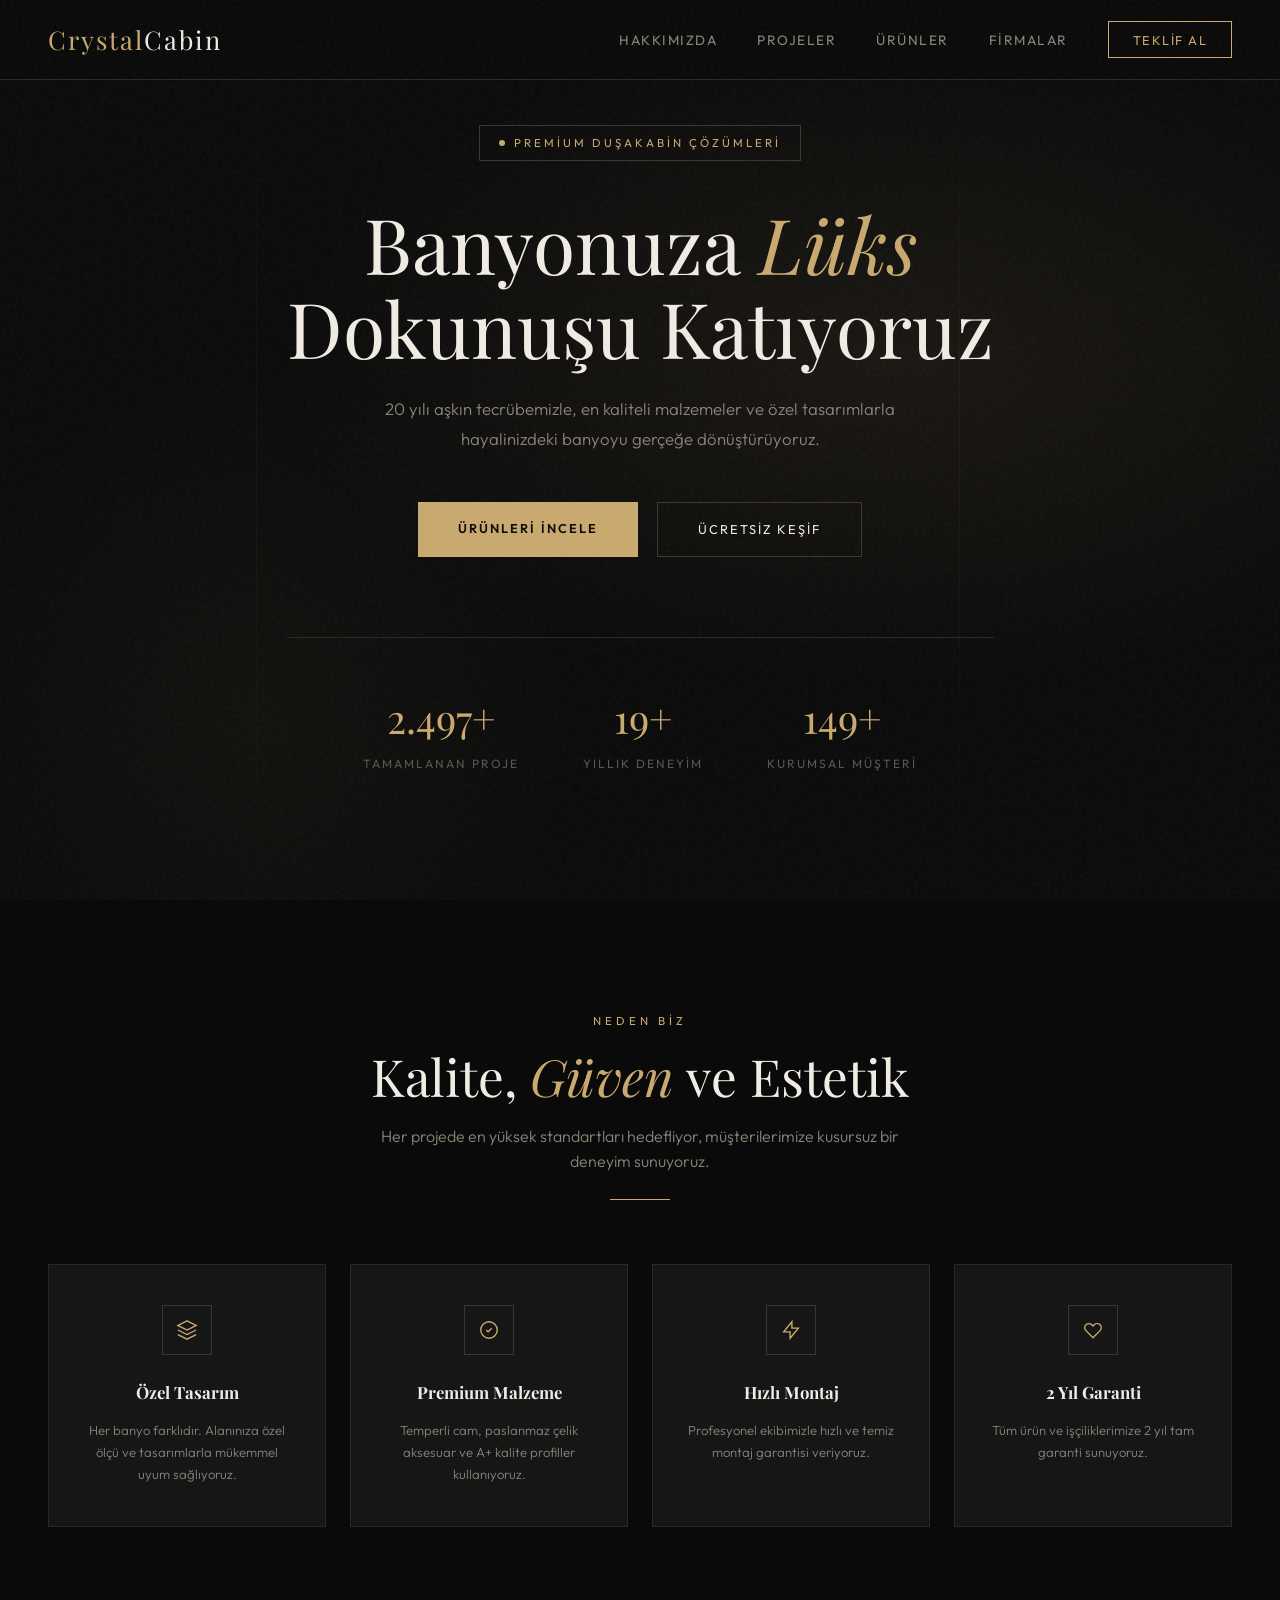
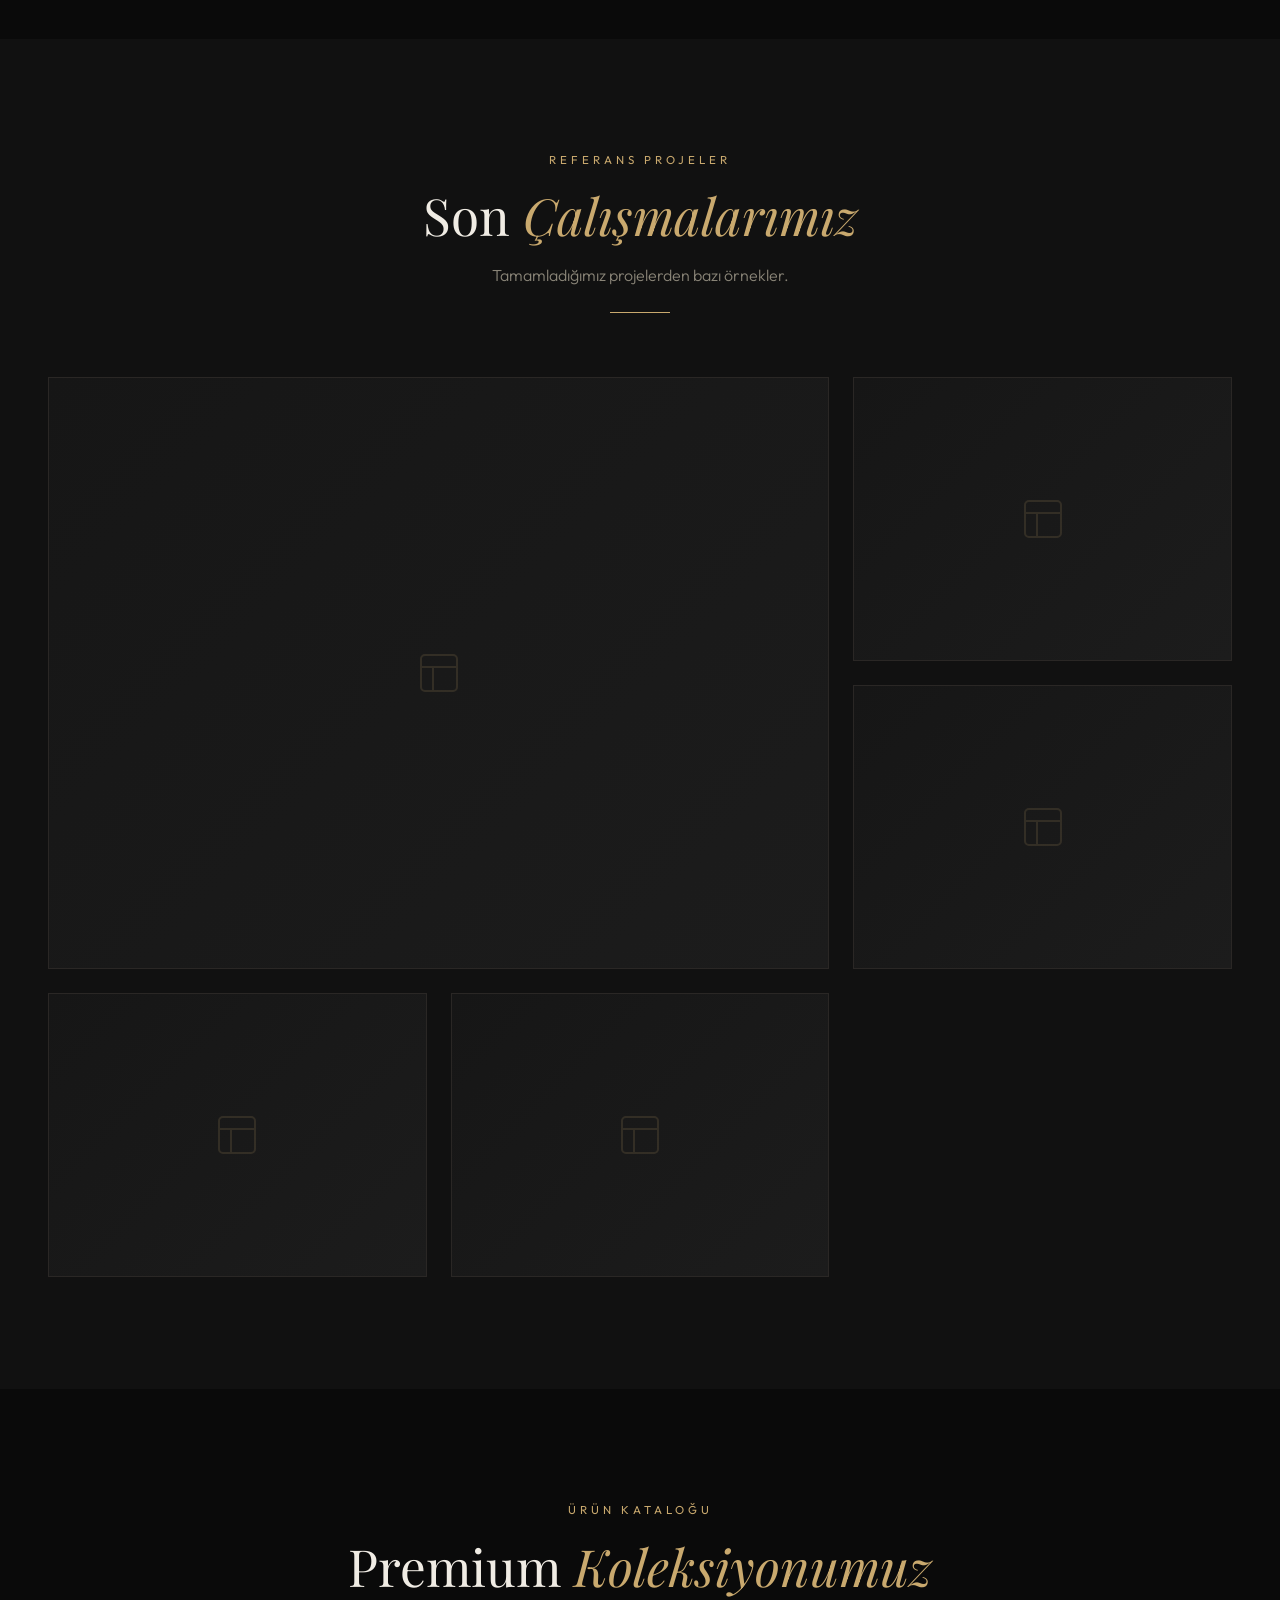
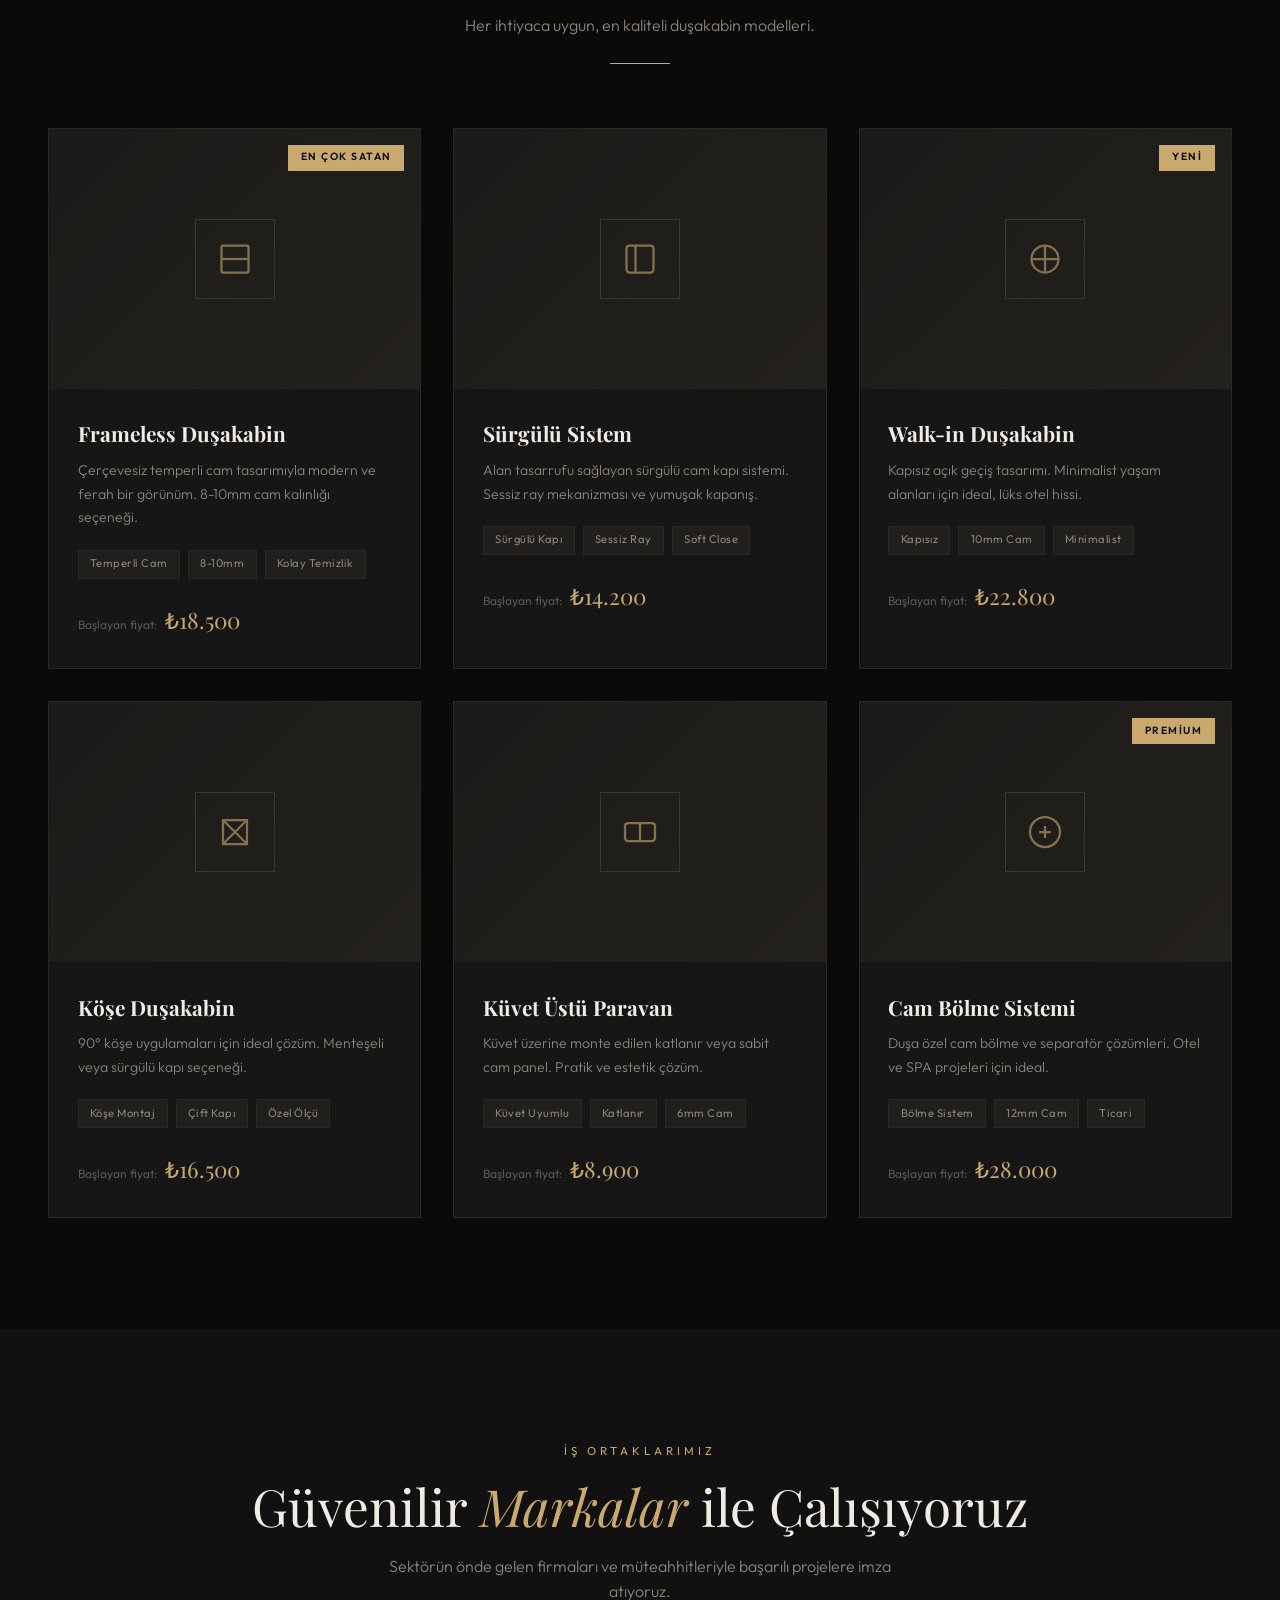
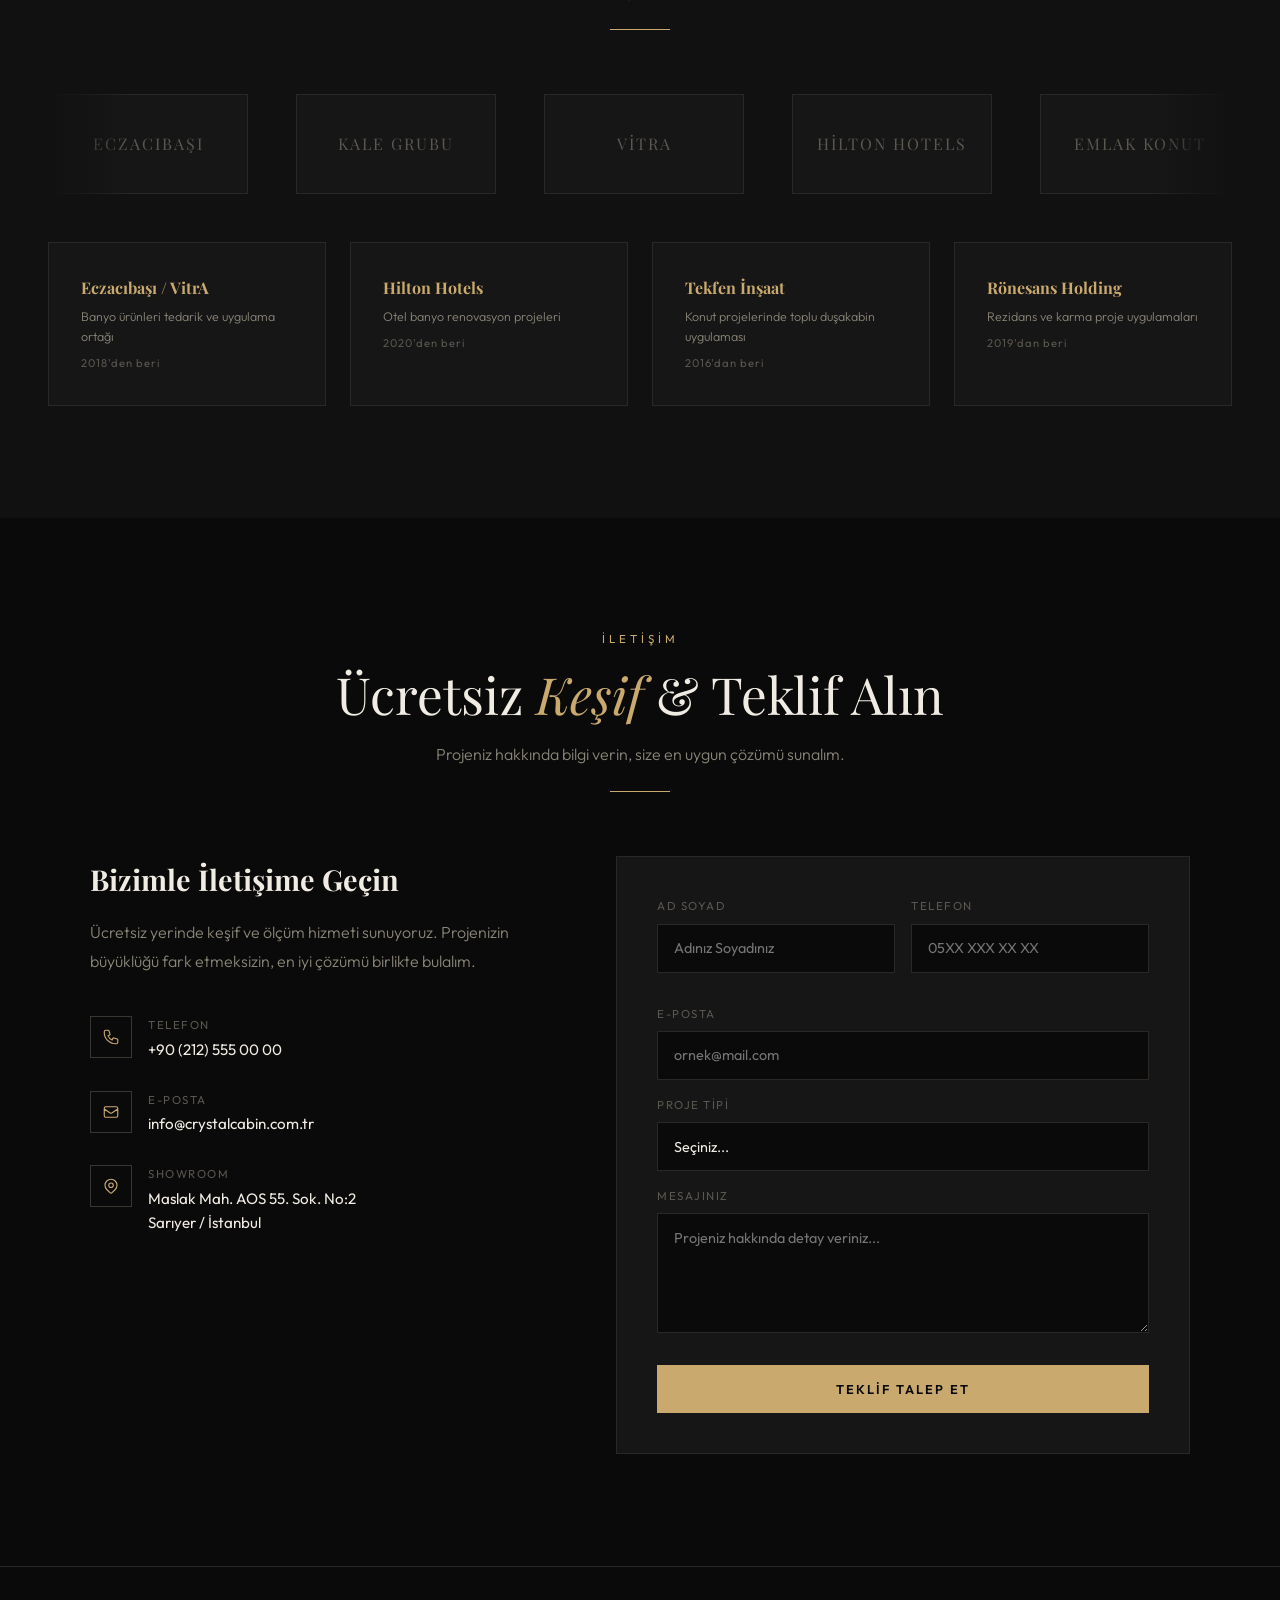
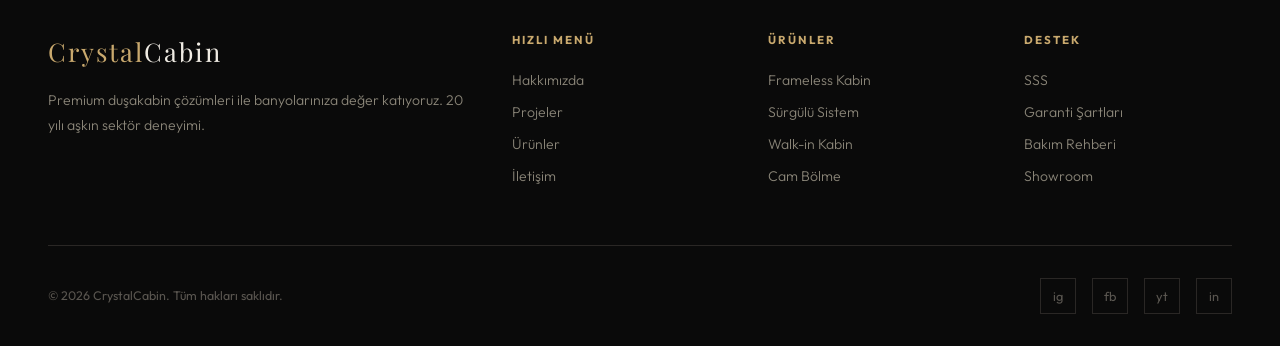
==== frontend/index.html @ 43416d9f "first commit" ====
<!DOCTYPE html>
<html lang="tr">
<head>
  <meta charset="UTF-8">
  <meta name="viewport" content="width=device-width, initial-scale=1.0">
  <title>CrystalCabin — Premium Duşakabin Çözümleri</title>
  <link rel="stylesheet" href="style.css">
  <link href="https://fonts.googleapis.com/css2?family=Playfair+Display:ital,wght@0,400;0,700;1,400&family=Outfit:wght@300;400;500;600;700&display=swap" rel="stylesheet">
</head>
<body>

  <!-- ═══════════════════ NAVİGASYON ═══════════════════ -->
  <nav class="nav" id="nav">
    <a href="#" class="nav-logo">Crystal<span>Cabin</span></a>
    <ul class="nav-links">
      <li><a href="#hakkimizda">Hakkımızda</a></li>
      <li><a href="#projeler">Projeler</a></li>
      <li><a href="#urunler">Ürünler</a></li>
      <li><a href="#firmalar">Firmalar</a></li>
      <li><a href="#iletisim" class="nav-cta">Teklif Al</a></li>
    </ul>
    <button class="hamburger" id="hamburgerBtn" aria-label="Menüyü aç">
      <span></span>
      <span></span>
      <span></span>
    </button>
  </nav>

  <!-- Mobil Menü -->
  <div class="mobile-menu" id="mobileMenu">
    <button class="mobile-close" id="mobileCloseBtn" aria-label="Menüyü kapat">&times;</button>
    <a href="#hakkimizda" class="mobile-link">Hakkımızda</a>
    <a href="#projeler" class="mobile-link">Projeler</a>
    <a href="#urunler" class="mobile-link">Ürünler</a>
    <a href="#firmalar" class="mobile-link">Firmalar</a>
    <a href="#iletisim" class="mobile-link">İletişim</a>
  </div>

  <!-- ═══════════════════ HERO ═══════════════════ -->
  <section class="hero" id="hero">
    <div class="hero-bg"></div>
    <div class="hero-lines"></div>
    <div class="hero-content">
      <div class="hero-badge">Premium Duşakabin Çözümleri</div>
      <h1>Banyonuza <em>Lüks</em><br>Dokunuşu Katıyoruz</h1>
      <p class="hero-desc">
        20 yılı aşkın tecrübemizle, en kaliteli malzemeler ve özel tasarımlarla 
        hayalinizdeki banyoyu gerçeğe dönüştürüyoruz.
      </p>
      <div class="hero-buttons">
        <a href="#urunler" class="btn-primary">Ürünleri İncele</a>
        <a href="#iletisim" class="btn-secondary">Ücretsiz Keşif</a>
      </div>
      <div class="hero-stats">
        <div class="hero-stat">
          <span class="hero-stat-number">2.500+</span>
          <span class="hero-stat-label">Tamamlanan Proje</span>
        </div>
        <div class="hero-stat">
          <span class="hero-stat-number">20+</span>
          <span class="hero-stat-label">Yıllık Deneyim</span>
        </div>
        <div class="hero-stat">
          <span class="hero-stat-number">150+</span>
          <span class="hero-stat-label">Kurumsal Müşteri</span>
        </div>
      </div>
    </div>
  </section>

  <!-- ═══════════════════ NEDEN BİZ ═══════════════════ -->
  <section class="section" id="hakkimizda">
    <div class="section-header reveal">
      <span class="section-tag">Neden Biz</span>
      <h2 class="section-title">Kalite, <em>Güven</em> ve Estetik</h2>
      <p class="section-desc">
        Her projede en yüksek standartları hedefliyor, müşterilerimize 
        kusursuz bir deneyim sunuyoruz.
      </p>
      <div class="divider"></div>
    </div>
    <div class="features-grid">
      <div class="feature-card reveal">
        <div class="feature-icon">
          <svg viewBox="0 0 24 24" fill="none" stroke="currentColor" stroke-width="1.5">
            <path d="M12 2L2 7l10 5 10-5-10-5zM2 17l10 5 10-5M2 12l10 5 10-5"/>
          </svg>
        </div>
        <h4>Özel Tasarım</h4>
        <p>Her banyo farklıdır. Alanınıza özel ölçü ve tasarımlarla mükemmel uyum sağlıyoruz.</p>
      </div>
      <div class="feature-card reveal">
        <div class="feature-icon">
          <svg viewBox="0 0 24 24" fill="none" stroke="currentColor" stroke-width="1.5">
            <path d="M9 12l2 2 4-4m6 2a9 9 0 11-18 0 9 9 0 0118 0z"/>
          </svg>
        </div>
        <h4>Premium Malzeme</h4>
        <p>Temperli cam, paslanmaz çelik aksesuar ve A+ kalite profiller kullanıyoruz.</p>
      </div>
      <div class="feature-card reveal">
        <div class="feature-icon">
          <svg viewBox="0 0 24 24" fill="none" stroke="currentColor" stroke-width="1.5">
            <path d="M13 10V3L4 14h7v7l9-11h-7z"/>
          </svg>
        </div>
        <h4>Hızlı Montaj</h4>
        <p>Profesyonel ekibimizle hızlı ve temiz montaj garantisi veriyoruz.</p>
      </div>
      <div class="feature-card reveal">
        <div class="feature-icon">
          <svg viewBox="0 0 24 24" fill="none" stroke="currentColor" stroke-width="1.5">
            <path d="M4.318 6.318a4.5 4.5 0 000 6.364L12 20.364l7.682-7.682a4.5 4.5 0 00-6.364-6.364L12 7.636l-1.318-1.318a4.5 4.5 0 00-6.364 0z"/>
          </svg>
        </div>
        <h4>2 Yıl Garanti</h4>
        <p>Tüm ürün ve işçiliklerimize 2 yıl tam garanti sunuyoruz.</p>
      </div>
    </div>
  </section>

  <!-- ═══════════════════ REFERANS PROJELER ═══════════════════ -->
  <section class="section section-dark" id="projeler">
    <div class="section-header reveal">
      <span class="section-tag">Referans Projeler</span>
      <h2 class="section-title">Son <em>Çalışmalarımız</em></h2>
      <p class="section-desc">Tamamladığımız projelerden bazı örnekler.</p>
      <div class="divider"></div>
    </div>
    <div class="gallery-grid">
      <div class="gallery-item gallery-item--large reveal">
        <div class="gallery-item-img">
          <svg viewBox="0 0 24 24" fill="none" stroke="currentColor" stroke-width="1">
            <rect x="3" y="3" width="18" height="18" rx="2"/>
            <path d="M3 9h18M9 21V9"/>
          </svg>
        </div>
        <div class="gallery-overlay">
          <h4>Zorlu Center Residence</h4>
          <p>48 daire — Frameless cam duşakabin uygulaması</p>
          <span class="gallery-tag">Toplu Proje</span>
        </div>
      </div>
      <div class="gallery-item reveal">
        <div class="gallery-item-img">
          <svg viewBox="0 0 24 24" fill="none" stroke="currentColor" stroke-width="1">
            <rect x="3" y="3" width="18" height="18" rx="2"/>
            <path d="M3 9h18M9 21V9"/>
          </svg>
        </div>
        <div class="gallery-overlay">
          <h4>Bebek Villa Projesi</h4>
          <p>Özel tasarım walk-in duşakabin</p>
          <span class="gallery-tag">Özel Proje</span>
        </div>
      </div>
      <div class="gallery-item reveal">
        <div class="gallery-item-img">
          <svg viewBox="0 0 24 24" fill="none" stroke="currentColor" stroke-width="1">
            <rect x="3" y="3" width="18" height="18" rx="2"/>
            <path d="M3 9h18M9 21V9"/>
          </svg>
        </div>
        <div class="gallery-overlay">
          <h4>Hilton Otel Renovasyon</h4>
          <p>120 oda — Sürgülü cam sistem</p>
          <span class="gallery-tag">Kurumsal</span>
        </div>
      </div>
      <div class="gallery-item reveal">
        <div class="gallery-item-img">
          <svg viewBox="0 0 24 24" fill="none" stroke="currentColor" stroke-width="1">
            <rect x="3" y="3" width="18" height="18" rx="2"/>
            <path d="M3 9h18M9 21V9"/>
          </svg>
        </div>
        <div class="gallery-overlay">
          <h4>Ataşehir Konut</h4>
          <p>Altın profilli lüks kabin</p>
          <span class="gallery-tag">Konut</span>
        </div>
      </div>
      <div class="gallery-item reveal">
        <div class="gallery-item-img">
          <svg viewBox="0 0 24 24" fill="none" stroke="currentColor" stroke-width="1">
            <rect x="3" y="3" width="18" height="18" rx="2"/>
            <path d="M3 9h18M9 21V9"/>
          </svg>
        </div>
        <div class="gallery-overlay">
          <h4>Spa & Wellness Center</h4>
          <p>Buhar odası cam bölme sistemi</p>
          <span class="gallery-tag">Ticari</span>
        </div>
      </div>
    </div>
  </section>

  <!-- ═══════════════════ ÜRÜN KATALOĞU ═══════════════════ -->
  <section class="section" id="urunler">
    <div class="section-header reveal">
      <span class="section-tag">Ürün Kataloğu</span>
      <h2 class="section-title">Premium <em>Koleksiyonumuz</em></h2>
      <p class="section-desc">Her ihtiyaca uygun, en kaliteli duşakabin modelleri.</p>
      <div class="divider"></div>
    </div>
    <div class="catalog-grid">
      <!-- Ürün 1 -->
      <div class="catalog-card reveal">
        <div class="catalog-card-visual">
          <div class="product-icon">
            <svg viewBox="0 0 24 24" fill="none" stroke="currentColor" stroke-width="1.5">
              <rect x="3" y="3" width="18" height="18" rx="1"/><path d="M3 12h18"/>
            </svg>
          </div>
          <span class="catalog-card-badge">En Çok Satan</span>
        </div>
        <div class="catalog-card-body">
          <h3>Frameless Duşakabin</h3>
          <p>Çerçevesiz temperli cam tasarımıyla modern ve ferah bir görünüm. 8-10mm cam kalınlığı seçeneği.</p>
          <div class="catalog-features">
            <span class="catalog-feature">Temperli Cam</span>
            <span class="catalog-feature">8-10mm</span>
            <span class="catalog-feature">Kolay Temizlik</span>
          </div>
          <div class="catalog-price">
            <span class="from">Başlayan fiyat:</span>
            <span class="amount">₺18.500</span>
          </div>
        </div>
      </div>
      <!-- Ürün 2 -->
      <div class="catalog-card reveal">
        <div class="catalog-card-visual">
          <div class="product-icon">
            <svg viewBox="0 0 24 24" fill="none" stroke="currentColor" stroke-width="1.5">
              <path d="M5 3h14a2 2 0 012 2v14a2 2 0 01-2 2H5a2 2 0 01-2-2V5a2 2 0 012-2z"/>
              <path d="M9 3v18"/>
            </svg>
          </div>
        </div>
        <div class="catalog-card-body">
          <h3>Sürgülü Sistem</h3>
          <p>Alan tasarrufu sağlayan sürgülü cam kapı sistemi. Sessiz ray mekanizması ve yumuşak kapanış.</p>
          <div class="catalog-features">
            <span class="catalog-feature">Sürgülü Kapı</span>
            <span class="catalog-feature">Sessiz Ray</span>
            <span class="catalog-feature">Soft Close</span>
          </div>
          <div class="catalog-price">
            <span class="from">Başlayan fiyat:</span>
            <span class="amount">₺14.200</span>
          </div>
        </div>
      </div>
      <!-- Ürün 3 -->
      <div class="catalog-card reveal">
        <div class="catalog-card-visual">
          <div class="product-icon">
            <svg viewBox="0 0 24 24" fill="none" stroke="currentColor" stroke-width="1.5">
              <circle cx="12" cy="12" r="9"/><path d="M12 3v18M3 12h18"/>
            </svg>
          </div>
          <span class="catalog-card-badge">Yeni</span>
        </div>
        <div class="catalog-card-body">
          <h3>Walk-in Duşakabin</h3>
          <p>Kapısız açık geçiş tasarımı. Minimalist yaşam alanları için ideal, lüks otel hissi.</p>
          <div class="catalog-features">
            <span class="catalog-feature">Kapısız</span>
            <span class="catalog-feature">10mm Cam</span>
            <span class="catalog-feature">Minimalist</span>
          </div>
          <div class="catalog-price">
            <span class="from">Başlayan fiyat:</span>
            <span class="amount">₺22.800</span>
          </div>
        </div>
      </div>
      <!-- Ürün 4 -->
      <div class="catalog-card reveal">
        <div class="catalog-card-visual">
          <div class="product-icon">
            <svg viewBox="0 0 24 24" fill="none" stroke="currentColor" stroke-width="1.5">
              <path d="M4 4h16v16H4z"/><path d="M4 4l8 8M20 4l-8 8M4 20l8-8M20 20l-8-8"/>
            </svg>
          </div>
        </div>
        <div class="catalog-card-body">
          <h3>Köşe Duşakabin</h3>
          <p>90° köşe uygulamaları için ideal çözüm. Menteşeli veya sürgülü kapı seçeneği.</p>
          <div class="catalog-features">
            <span class="catalog-feature">Köşe Montaj</span>
            <span class="catalog-feature">Çift Kapı</span>
            <span class="catalog-feature">Özel Ölçü</span>
          </div>
          <div class="catalog-price">
            <span class="from">Başlayan fiyat:</span>
            <span class="amount">₺16.500</span>
          </div>
        </div>
      </div>
      <!-- Ürün 5 -->
      <div class="catalog-card reveal">
        <div class="catalog-card-visual">
          <div class="product-icon">
            <svg viewBox="0 0 24 24" fill="none" stroke="currentColor" stroke-width="1.5">
              <rect x="2" y="6" width="20" height="12" rx="2"/><path d="M12 6v12"/>
            </svg>
          </div>
        </div>
        <div class="catalog-card-body">
          <h3>Küvet Üstü Paravan</h3>
          <p>Küvet üzerine monte edilen katlanır veya sabit cam panel. Pratik ve estetik çözüm.</p>
          <div class="catalog-features">
            <span class="catalog-feature">Küvet Uyumlu</span>
            <span class="catalog-feature">Katlanır</span>
            <span class="catalog-feature">6mm Cam</span>
          </div>
          <div class="catalog-price">
            <span class="from">Başlayan fiyat:</span>
            <span class="amount">₺8.900</span>
          </div>
        </div>
      </div>
      <!-- Ürün 6 -->
      <div class="catalog-card reveal">
        <div class="catalog-card-visual">
          <div class="product-icon">
            <svg viewBox="0 0 24 24" fill="none" stroke="currentColor" stroke-width="1.5">
              <path d="M12 2C6.48 2 2 6.48 2 12s4.48 10 10 10 10-4.48 10-10S17.52 2 12 2z"/>
              <path d="M8 12h8M12 8v8"/>
            </svg>
          </div>
          <span class="catalog-card-badge">Premium</span>
        </div>
        <div class="catalog-card-body">
          <h3>Cam Bölme Sistemi</h3>
          <p>Duşa özel cam bölme ve separatör çözümleri. Otel ve SPA projeleri için ideal.</p>
          <div class="catalog-features">
            <span class="catalog-feature">Bölme Sistem</span>
            <span class="catalog-feature">12mm Cam</span>
            <span class="catalog-feature">Ticari</span>
          </div>
          <div class="catalog-price">
            <span class="from">Başlayan fiyat:</span>
            <span class="amount">₺28.000</span>
          </div>
        </div>
      </div>
    </div>
  </section>

  <!-- ═══════════════════ ÇALIŞILAN FİRMALAR ═══════════════════ -->
  <section class="section section-dark" id="firmalar">
    <div class="section-header reveal">
      <span class="section-tag">İş Ortaklarımız</span>
      <h2 class="section-title">Güvenilir <em>Markalar</em> ile Çalışıyoruz</h2>
      <p class="section-desc">Sektörün önde gelen firmaları ve müteahhitleriyle başarılı projelere imza atıyoruz.</p>
      <div class="divider"></div>
    </div>
    <div class="partners-track">
      <div class="partners-scroll" id="partnersScroll">
        <div class="partner-item"><span>Eczacıbaşı</span></div>
        <div class="partner-item"><span>Kale Grubu</span></div>
        <div class="partner-item"><span>Vitra</span></div>
        <div class="partner-item"><span>Hilton Hotels</span></div>
        <div class="partner-item"><span>Emlak Konut</span></div>
        <div class="partner-item"><span>Tekfen İnşaat</span></div>
        <div class="partner-item"><span>Rönesans</span></div>
        <div class="partner-item"><span>Kalyon Grup</span></div>
        <!-- Kopyalar (sonsuz kaydırma için) -->
        <div class="partner-item"><span>Eczacıbaşı</span></div>
        <div class="partner-item"><span>Kale Grubu</span></div>
        <div class="partner-item"><span>Vitra</span></div>
        <div class="partner-item"><span>Hilton Hotels</span></div>
        <div class="partner-item"><span>Emlak Konut</span></div>
        <div class="partner-item"><span>Tekfen İnşaat</span></div>
        <div class="partner-item"><span>Rönesans</span></div>
        <div class="partner-item"><span>Kalyon Grup</span></div>
      </div>
    </div>
    <div class="partners-detail-grid">
      <div class="partner-detail reveal">
        <h4>Eczacıbaşı / VitrA</h4>
        <p>Banyo ürünleri tedarik ve uygulama ortağı</p>
        <span class="partner-year">2018'den beri</span>
      </div>
      <div class="partner-detail reveal">
        <h4>Hilton Hotels</h4>
        <p>Otel banyo renovasyon projeleri</p>
        <span class="partner-year">2020'den beri</span>
      </div>
      <div class="partner-detail reveal">
        <h4>Tekfen İnşaat</h4>
        <p>Konut projelerinde toplu duşakabin uygulaması</p>
        <span class="partner-year">2016'dan beri</span>
      </div>
      <div class="partner-detail reveal">
        <h4>Rönesans Holding</h4>
        <p>Rezidans ve karma proje uygulamaları</p>
        <span class="partner-year">2019'dan beri</span>
      </div>
    </div>
  </section>

  <!-- ═══════════════════ İLETİŞİM ═══════════════════ -->
  <section class="section" id="iletisim">
    <div class="section-header reveal">
      <span class="section-tag">İletişim</span>
      <h2 class="section-title">Ücretsiz <em>Keşif</em> & Teklif Alın</h2>
      <p class="section-desc">Projeniz hakkında bilgi verin, size en uygun çözümü sunalım.</p>
      <div class="divider"></div>
    </div>
    <div class="contact-wrapper">
      <div class="contact-info reveal">
        <h3>Bizimle İletişime Geçin</h3>
        <p>Ücretsiz yerinde keşif ve ölçüm hizmeti sunuyoruz. Projenizin büyüklüğü fark etmeksizin, en iyi çözümü birlikte bulalım.</p>
        <div class="contact-detail">
          <div class="contact-detail-icon">
            <svg viewBox="0 0 24 24" fill="none" stroke="currentColor" stroke-width="1.5">
              <path d="M3 5a2 2 0 012-2h3.28a1 1 0 01.948.684l1.498 4.493a1 1 0 01-.502 1.21l-2.257 1.13a11.042 11.042 0 005.516 5.516l1.13-2.257a1 1 0 011.21-.502l4.493 1.498a1 1 0 01.684.949V19a2 2 0 01-2 2h-1C9.716 21 3 14.284 3 6V5z"/>
            </svg>
          </div>
          <div class="contact-detail-text">
            <span>Telefon</span>
            <p>+90 (212) 555 00 00</p>
          </div>
        </div>
        <div class="contact-detail">
          <div class="contact-detail-icon">
            <svg viewBox="0 0 24 24" fill="none" stroke="currentColor" stroke-width="1.5">
              <path d="M3 8l7.89 5.26a2 2 0 002.22 0L21 8M5 19h14a2 2 0 002-2V7a2 2 0 00-2-2H5a2 2 0 00-2 2v10a2 2 0 002 2z"/>
            </svg>
          </div>
          <div class="contact-detail-text">
            <span>E-Posta</span>
            <p>info@crystalcabin.com.tr</p>
          </div>
        </div>
        <div class="contact-detail">
          <div class="contact-detail-icon">
            <svg viewBox="0 0 24 24" fill="none" stroke="currentColor" stroke-width="1.5">
              <path d="M17.657 16.657L13.414 20.9a1.998 1.998 0 01-2.827 0l-4.244-4.243a8 8 0 1111.314 0z"/>
              <path d="M15 11a3 3 0 11-6 0 3 3 0 016 0z"/>
            </svg>
          </div>
          <div class="contact-detail-text">
            <span>Showroom</span>
            <p>Maslak Mah. AOS 55. Sok. No:2<br>Sarıyer / İstanbul</p>
          </div>
        </div>
      </div>
      <form class="contact-form reveal" id="contactForm">
        <div class="form-row">
          <div class="form-group">
            <label for="fullName">Ad Soyad</label>
            <input type="text" id="fullName" name="fullName" placeholder="Adınız Soyadınız" required>
          </div>
          <div class="form-group">
            <label for="phone">Telefon</label>
            <input type="tel" id="phone" name="phone" placeholder="05XX XXX XX XX" required>
          </div>
        </div>
        <div class="form-group">
          <label for="email">E-Posta</label>
          <input type="email" id="email" name="email" placeholder="ornek@mail.com">
        </div>
        <div class="form-group">
          <label for="projectType">Proje Tipi</label>
          <select id="projectType" name="projectType">
            <option value="">Seçiniz...</option>
            <option value="bireysel">Konut — Bireysel</option>
            <option value="toplu">Konut — Toplu Proje</option>
            <option value="otel">Otel / Spa</option>
            <option value="ticari">Ticari Alan</option>
            <option value="diger">Diğer</option>
          </select>
        </div>
        <div class="form-group">
          <label for="message">Mesajınız</label>
          <textarea id="message" name="message" placeholder="Projeniz hakkında detay veriniz..."></textarea>
        </div>
        <button type="submit" class="form-submit">Teklif Talep Et</button>
      </form>
    </div>
  </section>

  <!-- ═══════════════════ FOOTER ═══════════════════ -->
  <footer class="footer">
    <div class="footer-grid">
      <div class="footer-brand">
        <a href="#" class="nav-logo">Crystal<span>Cabin</span></a>
        <p>Premium duşakabin çözümleri ile banyolarınıza değer katıyoruz. 20 yılı aşkın sektör deneyimi.</p>
      </div>
      <div class="footer-col">
        <h5>Hızlı Menü</h5>
        <a href="#hakkimizda">Hakkımızda</a>
        <a href="#projeler">Projeler</a>
        <a href="#urunler">Ürünler</a>
        <a href="#iletisim">İletişim</a>
      </div>
      <div class="footer-col">
        <h5>Ürünler</h5>
        <a href="#">Frameless Kabin</a>
        <a href="#">Sürgülü Sistem</a>
        <a href="#">Walk-in Kabin</a>
        <a href="#">Cam Bölme</a>
      </div>
      <div class="footer-col">
        <h5>Destek</h5>
        <a href="#">SSS</a>
        <a href="#">Garanti Şartları</a>
        <a href="#">Bakım Rehberi</a>
        <a href="#">Showroom</a>
      </div>
    </div>
    <div class="footer-bottom">
      <span>&copy; 2026 CrystalCabin. Tüm hakları saklıdır.</span>
      <div class="footer-social">
        <a href="#" aria-label="Instagram">ig</a>
        <a href="#" aria-label="Facebook">fb</a>
        <a href="#" aria-label="YouTube">yt</a>
        <a href="#" aria-label="LinkedIn">in</a>
      </div>
    </div>
  </footer>

  <script src="main.js"></script>
</body>
</html>
---- frontend/style.css ----
/* ═══════════════════════════════════════════════
   CrystalCabin — Premium Duşakabin Web Sitesi
   style.css — Tüm Stiller
   ═══════════════════════════════════════════════ */

/* ── Reset ── */
*, *::before, *::after {
  margin: 0;
  padding: 0;
  box-sizing: border-box;
}

/* ── CSS Değişkenleri ── */
:root {
  /* Renkler */
  --bg-primary: #0a0a0a;
  --bg-secondary: #111111;
  --bg-card: #161616;
  --bg-card-hover: #1c1c1c;

  --gold: #c9a96e;
  --gold-light: #e2c992;
  --gold-dark: #a8884d;

  --text-primary: #f0ece4;
  --text-secondary: #8a8578;
  --text-muted: #5a5650;

  --border: #2a2725;
  --border-light: #3a3632;

  --glass: rgba(201, 169, 110, 0.06);

  /* Tipografi */
  --font-display: 'Playfair Display', Georgia, serif;
  --font-body: 'Outfit', sans-serif;
}

/* ── Genel ── */
html {
  scroll-behavior: smooth;
}

body {
  font-family: var(--font-body);
  background: var(--bg-primary);
  color: var(--text-primary);
  overflow-x: hidden;
  line-height: 1.6;
}

/* ── Scrollbar ── */
::-webkit-scrollbar {
  width: 6px;
}

::-webkit-scrollbar-track {
  background: var(--bg-primary);
}

::-webkit-scrollbar-thumb {
  background: var(--gold-dark);
  border-radius: 3px;
}

/* ── Grain Overlay ── */
body::before {
  content: '';
  position: fixed;
  inset: 0;
  background-image: url("data:image/svg+xml,%3Csvg viewBox='0 0 256 256' xmlns='http://www.w3.org/2000/svg'%3E%3Cfilter id='n'%3E%3CfeTurbulence type='fractalNoise' baseFrequency='0.9' numOctaves='4' stitchTiles='stitch'/%3E%3C/filter%3E%3Crect width='100%25' height='100%25' filter='url(%23n)' opacity='0.04'/%3E%3C/svg%3E");
  pointer-events: none;
  z-index: 9999;
}


/* ═══════════════════════════════════════════════
   NAVİGASYON
   ═══════════════════════════════════════════════ */
.nav {
  position: fixed;
  top: 0;
  left: 0;
  right: 0;
  z-index: 1000;
  padding: 1.2rem 3rem;
  display: flex;
  align-items: center;
  justify-content: space-between;
  background: rgba(10, 10, 10, 0.85);
  backdrop-filter: blur(20px);
  -webkit-backdrop-filter: blur(20px);
  border-bottom: 1px solid var(--border);
  transition: all 0.4s ease;
}

.nav.scrolled {
  padding: 0.8rem 3rem;
  background: rgba(10, 10, 10, 0.95);
}

.nav-logo {
  font-family: var(--font-display);
  font-size: 1.6rem;
  color: var(--gold);
  letter-spacing: 2px;
  text-decoration: none;
}

.nav-logo span {
  color: var(--text-primary);
  font-weight: 300;
}

.nav-links {
  display: flex;
  gap: 2.5rem;
  list-style: none;
}

.nav-links a {
  color: var(--text-secondary);
  text-decoration: none;
  font-size: 0.85rem;
  font-weight: 400;
  letter-spacing: 1.5px;
  text-transform: uppercase;
  transition: color 0.3s;
  position: relative;
}

.nav-links a::after {
  content: '';
  position: absolute;
  bottom: -4px;
  left: 0;
  width: 0;
  height: 1px;
  background: var(--gold);
  transition: width 0.3s ease;
}

.nav-links a:hover {
  color: var(--gold);
}

.nav-links a:hover::after {
  width: 100%;
}

/* Nav CTA Butonu */
.nav-cta {
  padding: 0.6rem 1.5rem !important;
  background: transparent;
  border: 1px solid var(--gold) !important;
  color: var(--gold) !important;
  font-family: var(--font-body);
  font-size: 0.8rem !important;
  letter-spacing: 1.5px;
  text-transform: uppercase;
  cursor: pointer;
  transition: all 0.3s;
  text-decoration: none;
}

.nav-cta:hover {
  background: var(--gold) !important;
  color: var(--bg-primary) !important;
}

.nav-cta::after {
  display: none !important;
}

/* Hamburger Menü */
.hamburger {
  display: none;
  flex-direction: column;
  gap: 5px;
  cursor: pointer;
  background: none;
  border: none;
  padding: 4px;
}

.hamburger span {
  width: 24px;
  height: 1.5px;
  background: var(--gold);
  transition: all 0.3s;
}

/* Mobil Menü */
.mobile-menu {
  display: none;
  position: fixed;
  inset: 0;
  background: rgba(10, 10, 10, 0.98);
  z-index: 999;
  flex-direction: column;
  align-items: center;
  justify-content: center;
  gap: 2rem;
}

.mobile-menu.active {
  display: flex;
}

.mobile-menu a {
  color: var(--text-primary);
  text-decoration: none;
  font-size: 1.2rem;
  letter-spacing: 3px;
  text-transform: uppercase;
  transition: color 0.3s;
}

.mobile-menu a:hover {
  color: var(--gold);
}

.mobile-close {
  position: absolute;
  top: 1.5rem;
  right: 2rem;
  background: none;
  border: none;
  color: var(--gold);
  font-size: 1.8rem;
  cursor: pointer;
}


/* ═══════════════════════════════════════════════
   HERO
   ═══════════════════════════════════════════════ */
.hero {
  min-height: 100vh;
  display: flex;
  align-items: center;
  justify-content: center;
  position: relative;
  overflow: hidden;
}

.hero-bg {
  position: absolute;
  inset: 0;
  background:
    radial-gradient(ellipse 80% 60% at 70% 40%, rgba(201, 169, 110, 0.08) 0%, transparent 60%),
    radial-gradient(ellipse 50% 80% at 20% 80%, rgba(201, 169, 110, 0.04) 0%, transparent 50%),
    var(--bg-primary);
}

.hero-lines {
  position: absolute;
  inset: 0;
  overflow: hidden;
}

.hero-lines::before,
.hero-lines::after {
  content: '';
  position: absolute;
  background: linear-gradient(180deg, transparent, var(--gold-dark), transparent);
  opacity: 0.07;
}

.hero-lines::before {
  width: 1px;
  height: 100%;
  left: 20%;
}

.hero-lines::after {
  width: 1px;
  height: 100%;
  right: 25%;
}

.hero-content {
  position: relative;
  text-align: center;
  max-width: 900px;
  padding: 2rem;
  animation: fadeUp 1.2s ease forwards;
}

@keyframes fadeUp {
  from {
    opacity: 0;
    transform: translateY(40px);
  }
  to {
    opacity: 1;
    transform: translateY(0);
  }
}

.hero-badge {
  display: inline-flex;
  align-items: center;
  gap: 0.6rem;
  padding: 0.5rem 1.2rem;
  border: 1px solid var(--border-light);
  font-size: 0.72rem;
  letter-spacing: 3px;
  text-transform: uppercase;
  color: var(--gold);
  margin-bottom: 2.5rem;
}

.hero-badge::before {
  content: '';
  width: 6px;
  height: 6px;
  background: var(--gold);
  border-radius: 50%;
}

.hero h1 {
  font-family: var(--font-display);
  font-size: clamp(2.8rem, 6vw, 5.5rem);
  font-weight: 400;
  line-height: 1.1;
  margin-bottom: 1.5rem;
  color: var(--text-primary);
}

.hero h1 em {
  font-style: italic;
  color: var(--gold);
}

.hero-desc {
  font-size: 1.05rem;
  color: var(--text-secondary);
  max-width: 550px;
  margin: 0 auto 3rem;
  font-weight: 300;
  line-height: 1.8;
}

.hero-buttons {
  display: flex;
  gap: 1.2rem;
  justify-content: center;
  flex-wrap: wrap;
}

/* Butonlar */
.btn-primary {
  padding: 1rem 2.5rem;
  background: var(--gold);
  color: var(--bg-primary);
  font-family: var(--font-body);
  font-size: 0.8rem;
  font-weight: 600;
  letter-spacing: 2px;
  text-transform: uppercase;
  border: none;
  cursor: pointer;
  transition: all 0.3s;
  text-decoration: none;
  display: inline-block;
}

.btn-primary:hover {
  background: var(--gold-light);
  transform: translateY(-2px);
  box-shadow: 0 10px 30px rgba(201, 169, 110, 0.2);
}

.btn-secondary {
  padding: 1rem 2.5rem;
  background: transparent;
  color: var(--text-primary);
  font-family: var(--font-body);
  font-size: 0.8rem;
  font-weight: 400;
  letter-spacing: 2px;
  text-transform: uppercase;
  border: 1px solid var(--border-light);
  cursor: pointer;
  transition: all 0.3s;
  text-decoration: none;
  display: inline-block;
}

.btn-secondary:hover {
  border-color: var(--gold);
  color: var(--gold);
}

/* İstatistikler */
.hero-stats {
  display: flex;
  justify-content: center;
  gap: 4rem;
  margin-top: 5rem;
  padding-top: 3rem;
  border-top: 1px solid var(--border);
}

.hero-stat-number {
  font-family: var(--font-display);
  font-size: 2.5rem;
  color: var(--gold);
  display: block;
}

.hero-stat-label {
  font-size: 0.75rem;
  color: var(--text-muted);
  letter-spacing: 2px;
  text-transform: uppercase;
  margin-top: 0.3rem;
}


/* ═══════════════════════════════════════════════
   BÖLÜM ORTAK STİLLER
   ═══════════════════════════════════════════════ */
.section {
  padding: 7rem 3rem;
  position: relative;
}

.section-dark {
  background: var(--bg-secondary);
}

.section-header {
  text-align: center;
  margin-bottom: 4rem;
}

.section-tag {
  font-size: 0.72rem;
  letter-spacing: 4px;
  text-transform: uppercase;
  color: var(--gold);
  margin-bottom: 1rem;
  display: block;
}

.section-title {
  font-family: var(--font-display);
  font-size: clamp(2rem, 4vw, 3.2rem);
  font-weight: 400;
  line-height: 1.2;
}

.section-title em {
  font-style: italic;
  color: var(--gold);
}

.section-desc {
  color: var(--text-secondary);
  max-width: 550px;
  margin: 1rem auto 0;
  font-weight: 300;
}

.divider {
  width: 60px;
  height: 1px;
  background: var(--gold);
  margin: 1.5rem auto 0;
}


/* ═══════════════════════════════════════════════
   NEDEN BİZ — ÖZELLİKLER
   ═══════════════════════════════════════════════ */
.features-grid {
  display: grid;
  grid-template-columns: repeat(4, 1fr);
  gap: 1.5rem;
  max-width: 1200px;
  margin: 0 auto;
}

.feature-card {
  padding: 2.5rem 2rem;
  border: 1px solid var(--border);
  background: var(--bg-card);
  text-align: center;
  transition: all 0.4s ease;
}

.feature-card:hover {
  border-color: var(--gold-dark);
  background: var(--bg-card-hover);
}

.feature-icon {
  width: 50px;
  height: 50px;
  margin: 0 auto 1.5rem;
  display: flex;
  align-items: center;
  justify-content: center;
  border: 1px solid var(--border-light);
}

.feature-icon svg {
  width: 22px;
  height: 22px;
  color: var(--gold);
}

.feature-card h4 {
  font-family: var(--font-display);
  font-size: 1.05rem;
  margin-bottom: 0.8rem;
}

.feature-card p {
  font-size: 0.82rem;
  color: var(--text-secondary);
  font-weight: 300;
  line-height: 1.7;
}


/* ═══════════════════════════════════════════════
   REFERANS PROJELER — GALERİ
   ═══════════════════════════════════════════════ */
.gallery-grid {
  display: grid;
  grid-template-columns: repeat(3, 1fr);
  gap: 1.5rem;
  max-width: 1200px;
  margin: 0 auto;
}

.gallery-item {
  position: relative;
  aspect-ratio: 4/3;
  overflow: hidden;
  border: 1px solid var(--border);
  cursor: pointer;
  background: var(--bg-card);
}

.gallery-item--large {
  grid-column: span 2;
  grid-row: span 2;
  aspect-ratio: auto;
}

.gallery-item-img {
  width: 100%;
  height: 100%;
  display: flex;
  align-items: center;
  justify-content: center;
  background: linear-gradient(135deg, var(--bg-card) 0%, var(--bg-card-hover) 100%);
}

.gallery-item-img svg {
  width: 48px;
  height: 48px;
  opacity: 0.15;
  color: var(--gold);
}

.gallery-overlay {
  position: absolute;
  inset: 0;
  background: linear-gradient(180deg, transparent 40%, rgba(10, 10, 10, 0.95) 100%);
  display: flex;
  flex-direction: column;
  justify-content: flex-end;
  padding: 1.5rem;
  opacity: 0;
  transition: opacity 0.4s ease;
}

.gallery-item:hover .gallery-overlay {
  opacity: 1;
}

.gallery-overlay h4 {
  font-family: var(--font-display);
  font-size: 1.1rem;
  margin-bottom: 0.3rem;
}

.gallery-overlay p {
  font-size: 0.78rem;
  color: var(--text-secondary);
}

.gallery-tag {
  display: inline-block;
  padding: 0.25rem 0.7rem;
  border: 1px solid var(--gold-dark);
  font-size: 0.65rem;
  color: var(--gold);
  letter-spacing: 1px;
  text-transform: uppercase;
  margin-top: 0.5rem;
  width: fit-content;
}


/* ═══════════════════════════════════════════════
   ÜRÜN KATALOĞU
   ═══════════════════════════════════════════════ */
.catalog-grid {
  display: grid;
  grid-template-columns: repeat(auto-fit, minmax(300px, 1fr));
  gap: 2rem;
  max-width: 1200px;
  margin: 0 auto;
}

.catalog-card {
  background: var(--bg-card);
  border: 1px solid var(--border);
  overflow: hidden;
  transition: all 0.4s ease;
  position: relative;
}

.catalog-card:hover {
  border-color: var(--gold-dark);
  transform: translateY(-6px);
  box-shadow: 0 20px 60px rgba(0, 0, 0, 0.4);
}

.catalog-card-visual {
  height: 260px;
  display: flex;
  align-items: center;
  justify-content: center;
  position: relative;
  overflow: hidden;
}

.catalog-card-visual::before {
  content: '';
  position: absolute;
  inset: 0;
  background: linear-gradient(135deg, rgba(201, 169, 110, 0.03), rgba(201, 169, 110, 0.08));
}

.product-icon {
  width: 80px;
  height: 80px;
  border: 1px solid var(--border-light);
  display: flex;
  align-items: center;
  justify-content: center;
  position: relative;
  z-index: 1;
}

.product-icon svg {
  width: 36px;
  height: 36px;
  color: var(--gold);
  opacity: 0.6;
}

.catalog-card-badge {
  position: absolute;
  top: 1rem;
  right: 1rem;
  padding: 0.3rem 0.8rem;
  background: var(--gold);
  color: var(--bg-primary);
  font-size: 0.65rem;
  font-weight: 600;
  letter-spacing: 1.5px;
  text-transform: uppercase;
  z-index: 2;
}

.catalog-card-body {
  padding: 1.8rem;
}

.catalog-card-body h3 {
  font-family: var(--font-display);
  font-size: 1.3rem;
  margin-bottom: 0.5rem;
}

.catalog-card-body p {
  font-size: 0.88rem;
  color: var(--text-secondary);
  font-weight: 300;
  line-height: 1.7;
  margin-bottom: 1.2rem;
}

.catalog-features {
  display: flex;
  flex-wrap: wrap;
  gap: 0.5rem;
  margin-bottom: 1.5rem;
}

.catalog-feature {
  padding: 0.3rem 0.7rem;
  background: var(--glass);
  border: 1px solid var(--border);
  font-size: 0.7rem;
  color: var(--text-secondary);
  letter-spacing: 0.5px;
}

.catalog-price {
  display: flex;
  align-items: baseline;
  gap: 0.5rem;
}

.catalog-price .from {
  font-size: 0.75rem;
  color: var(--text-muted);
}

.catalog-price .amount {
  font-family: var(--font-display);
  font-size: 1.4rem;
  color: var(--gold);
}


/* ═══════════════════════════════════════════════
   ÇALIŞILAN FİRMALAR
   ═══════════════════════════════════════════════ */
.partners-track {
  max-width: 1200px;
  margin: 0 auto;
  overflow: hidden;
  position: relative;
}

.partners-track::before,
.partners-track::after {
  content: '';
  position: absolute;
  top: 0;
  bottom: 0;
  width: 80px;
  z-index: 2;
}

.partners-track::before {
  left: 0;
  background: linear-gradient(90deg, var(--bg-secondary), transparent);
}

.partners-track::after {
  right: 0;
  background: linear-gradient(-90deg, var(--bg-secondary), transparent);
}

.partners-scroll {
  display: flex;
  gap: 3rem;
  animation: scrollPartners 25s linear infinite;
}

@keyframes scrollPartners {
  0% { transform: translateX(0); }
  100% { transform: translateX(-50%); }
}

.partner-item {
  flex-shrink: 0;
  width: 200px;
  height: 100px;
  display: flex;
  align-items: center;
  justify-content: center;
  border: 1px solid var(--border);
  background: var(--bg-card);
  padding: 1.5rem;
  transition: all 0.3s;
}

.partner-item:hover {
  border-color: var(--gold-dark);
}

.partner-item span {
  font-family: var(--font-display);
  font-size: 1rem;
  color: var(--text-muted);
  letter-spacing: 2px;
  text-transform: uppercase;
  transition: color 0.3s;
  text-align: center;
}

.partner-item:hover span {
  color: var(--gold);
}

/* Firma Detay Kartları */
.partners-detail-grid {
  display: grid;
  grid-template-columns: repeat(auto-fit, minmax(220px, 1fr));
  gap: 1.5rem;
  max-width: 1200px;
  margin: 3rem auto 0;
}

.partner-detail {
  padding: 2rem;
  border: 1px solid var(--border);
  background: var(--bg-card);
  transition: all 0.3s;
}

.partner-detail:hover {
  border-color: var(--gold-dark);
}

.partner-detail h4 {
  font-family: var(--font-display);
  font-size: 1rem;
  margin-bottom: 0.4rem;
  color: var(--gold);
}

.partner-detail p {
  font-size: 0.78rem;
  color: var(--text-secondary);
  font-weight: 300;
}

.partner-year {
  font-size: 0.7rem;
  color: var(--text-muted);
  letter-spacing: 1px;
  margin-top: 0.5rem;
  display: block;
}


/* ═══════════════════════════════════════════════
   İLETİŞİM
   ═══════════════════════════════════════════════ */
.contact-wrapper {
  display: grid;
  grid-template-columns: 1fr 1.2fr;
  gap: 3rem;
  max-width: 1100px;
  margin: 0 auto;
}

.contact-info h3 {
  font-family: var(--font-display);
  font-size: 1.8rem;
  margin-bottom: 1rem;
}

.contact-info > p {
  color: var(--text-secondary);
  font-weight: 300;
  margin-bottom: 2.5rem;
  line-height: 1.8;
}

.contact-detail {
  display: flex;
  align-items: flex-start;
  gap: 1rem;
  margin-bottom: 1.8rem;
}

.contact-detail-icon {
  width: 42px;
  height: 42px;
  flex-shrink: 0;
  border: 1px solid var(--border-light);
  display: flex;
  align-items: center;
  justify-content: center;
}

.contact-detail-icon svg {
  width: 18px;
  height: 18px;
  color: var(--gold);
}

.contact-detail-text span {
  display: block;
  font-size: 0.72rem;
  color: var(--text-muted);
  letter-spacing: 1.5px;
  text-transform: uppercase;
  margin-bottom: 0.2rem;
}

.contact-detail-text p {
  color: var(--text-primary);
  font-size: 0.95rem;
}

/* Form */
.contact-form {
  padding: 2.5rem;
  border: 1px solid var(--border);
  background: var(--bg-card);
}

.form-row {
  display: grid;
  grid-template-columns: 1fr 1fr;
  gap: 1rem;
  margin-bottom: 1rem;
}

.form-group {
  margin-bottom: 1rem;
}

.form-group label {
  display: block;
  font-size: 0.72rem;
  letter-spacing: 1.5px;
  text-transform: uppercase;
  color: var(--text-muted);
  margin-bottom: 0.5rem;
}

.form-group input,
.form-group textarea,
.form-group select {
  width: 100%;
  padding: 0.9rem 1rem;
  background: var(--bg-primary);
  border: 1px solid var(--border);
  color: var(--text-primary);
  font-family: var(--font-body);
  font-size: 0.9rem;
  transition: border-color 0.3s;
  outline: none;
  border-radius: 0;
  -webkit-appearance: none;
}

.form-group input:focus,
.form-group textarea:focus,
.form-group select:focus {
  border-color: var(--gold);
}

.form-group textarea {
  min-height: 120px;
  resize: vertical;
}

.form-group select option {
  background: var(--bg-primary);
}

.form-submit {
  width: 100%;
  padding: 1rem;
  background: var(--gold);
  color: var(--bg-primary);
  font-family: var(--font-body);
  font-size: 0.8rem;
  font-weight: 600;
  letter-spacing: 2px;
  text-transform: uppercase;
  border: none;
  cursor: pointer;
  transition: all 0.3s;
  margin-top: 0.5rem;
}

.form-submit:hover {
  background: var(--gold-light);
  box-shadow: 0 8px 30px rgba(201, 169, 110, 0.25);
}


/* ═══════════════════════════════════════════════
   FOOTER
   ═══════════════════════════════════════════════ */
.footer {
  padding: 4rem 3rem 2rem;
  border-top: 1px solid var(--border);
  background: var(--bg-primary);
}

.footer-grid {
  display: grid;
  grid-template-columns: 2fr 1fr 1fr 1fr;
  gap: 3rem;
  max-width: 1200px;
  margin: 0 auto 3rem;
}

.footer-brand p {
  color: var(--text-secondary);
  font-size: 0.88rem;
  font-weight: 300;
  line-height: 1.8;
  margin-top: 1rem;
}

.footer-col h5 {
  font-size: 0.72rem;
  letter-spacing: 2px;
  text-transform: uppercase;
  color: var(--gold);
  margin-bottom: 1.2rem;
}

.footer-col a {
  display: block;
  color: var(--text-secondary);
  text-decoration: none;
  font-size: 0.88rem;
  font-weight: 300;
  margin-bottom: 0.6rem;
  transition: color 0.3s;
}

.footer-col a:hover {
  color: var(--gold);
}

.footer-bottom {
  max-width: 1200px;
  margin: 0 auto;
  padding-top: 2rem;
  border-top: 1px solid var(--border);
  display: flex;
  justify-content: space-between;
  align-items: center;
  font-size: 0.78rem;
  color: var(--text-muted);
}

.footer-social {
  display: flex;
  gap: 1rem;
}

.footer-social a {
  width: 36px;
  height: 36px;
  border: 1px solid var(--border);
  display: flex;
  align-items: center;
  justify-content: center;
  color: var(--text-muted);
  text-decoration: none;
  transition: all 0.3s;
  font-size: 0.8rem;
}

.footer-social a:hover {
  border-color: var(--gold);
  color: var(--gold);
}


/* ═══════════════════════════════════════════════
   ANİMASYONLAR
   ═══════════════════════════════════════════════ */
.reveal {
  opacity: 0;
  transform: translateY(30px);
  transition: all 0.8s cubic-bezier(0.16, 1, 0.3, 1);
}

.reveal.visible {
  opacity: 1;
  transform: translateY(0);
}


/* ═══════════════════════════════════════════════
   RESPONSIVE
   ═══════════════════════════════════════════════ */
@media (max-width: 1024px) {
  .features-grid {
    grid-template-columns: repeat(2, 1fr);
  }

  .footer-grid {
    grid-template-columns: 1fr 1fr;
  }
}

@media (max-width: 768px) {
  .nav {
    padding: 1rem 1.5rem;
  }

  .nav-links {
    display: none;
  }

  .hamburger {
    display: flex;
  }

  .section {
    padding: 4rem 1.5rem;
  }

  .hero-stats {
    flex-direction: column;
    gap: 1.5rem;
    align-items: center;
  }

  .gallery-grid {
    grid-template-columns: 1fr;
  }

  .gallery-item--large {
    grid-column: span 1;
    grid-row: span 1;
    aspect-ratio: 4/3;
  }

  .catalog-grid {
    grid-template-columns: 1fr;
  }

  .features-grid {
    grid-template-columns: 1fr;
  }

  .contact-wrapper {
    grid-template-columns: 1fr;
  }

  .form-row {
    grid-template-columns: 1fr;
  }

  .footer-grid {
    grid-template-columns: 1fr;
    gap: 2rem;
  }

  .footer-bottom {
    flex-direction: column;
    gap: 1rem;
    text-align: center;
  }

  .partners-detail-grid {
    grid-template-columns: 1fr 1fr;
  }
}

@media (max-width: 480px) {
  .partners-detail-grid {
    grid-template-columns: 1fr;
  }
}
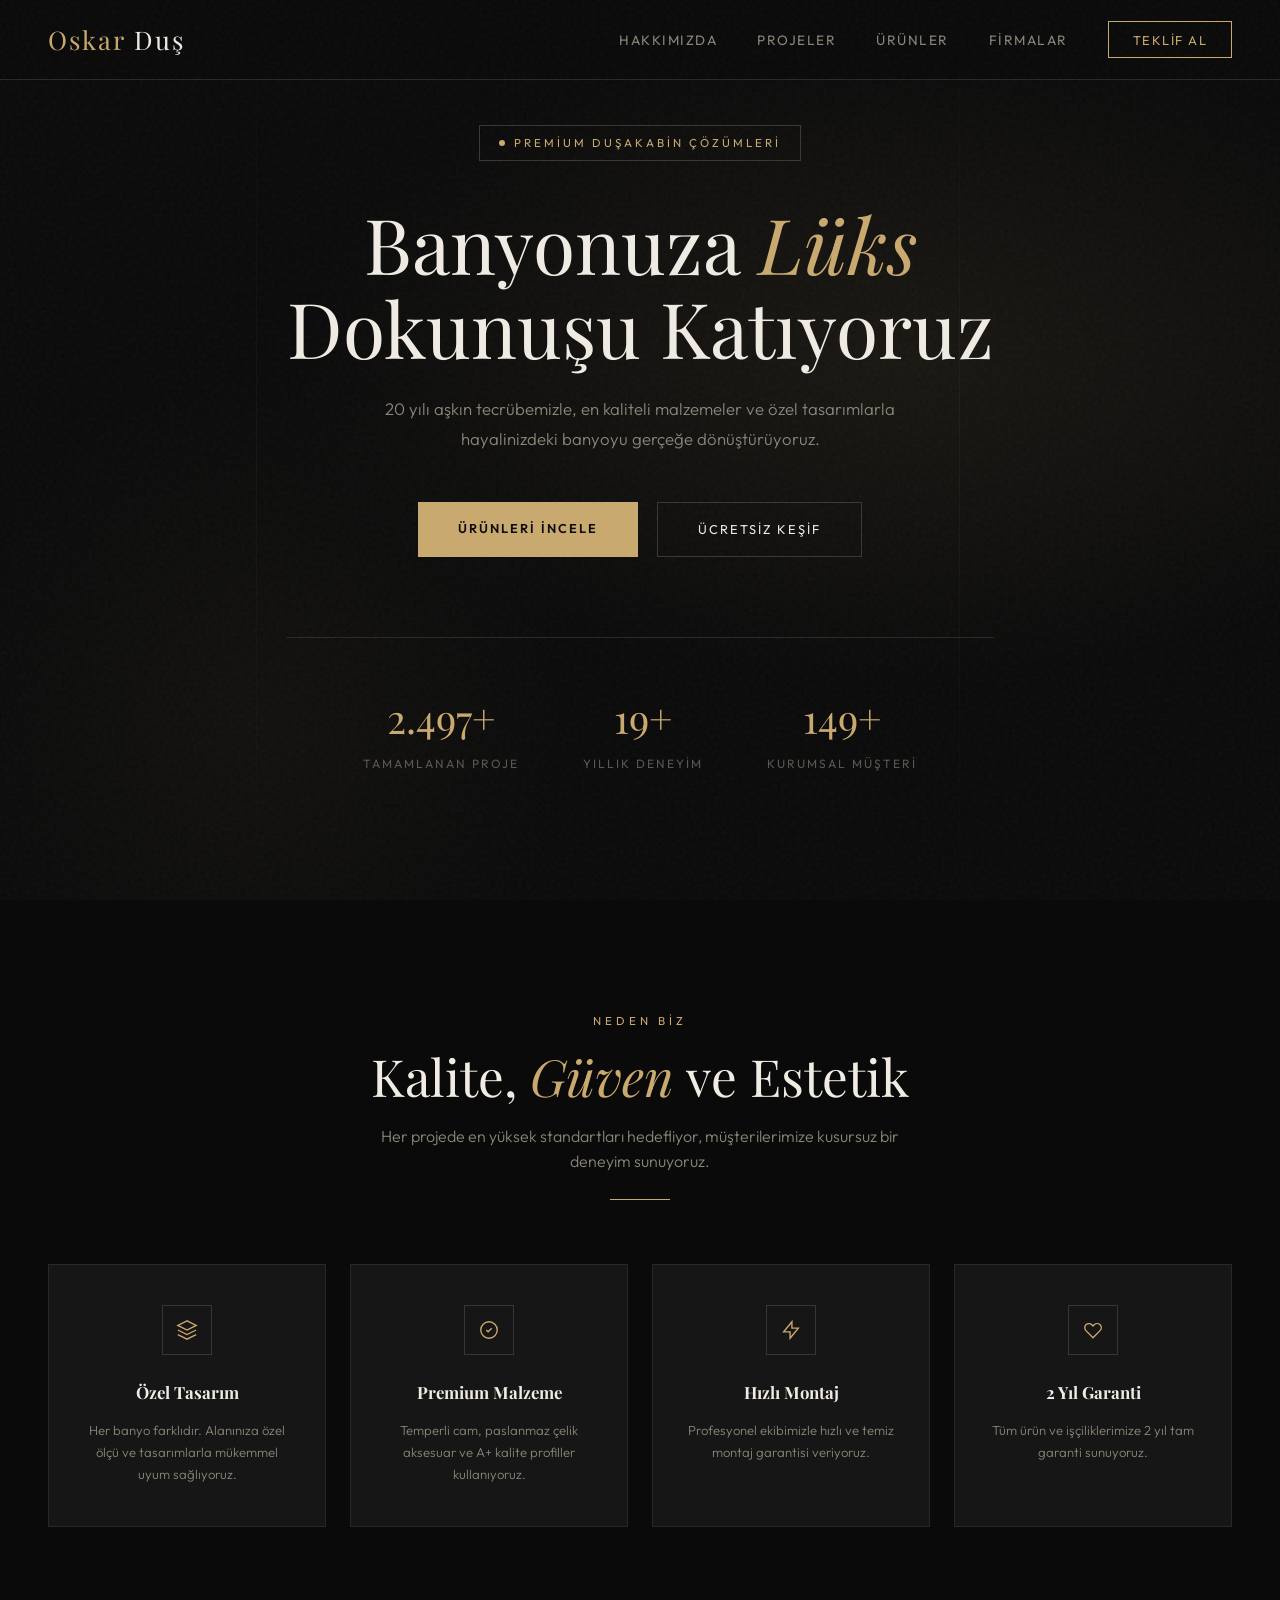
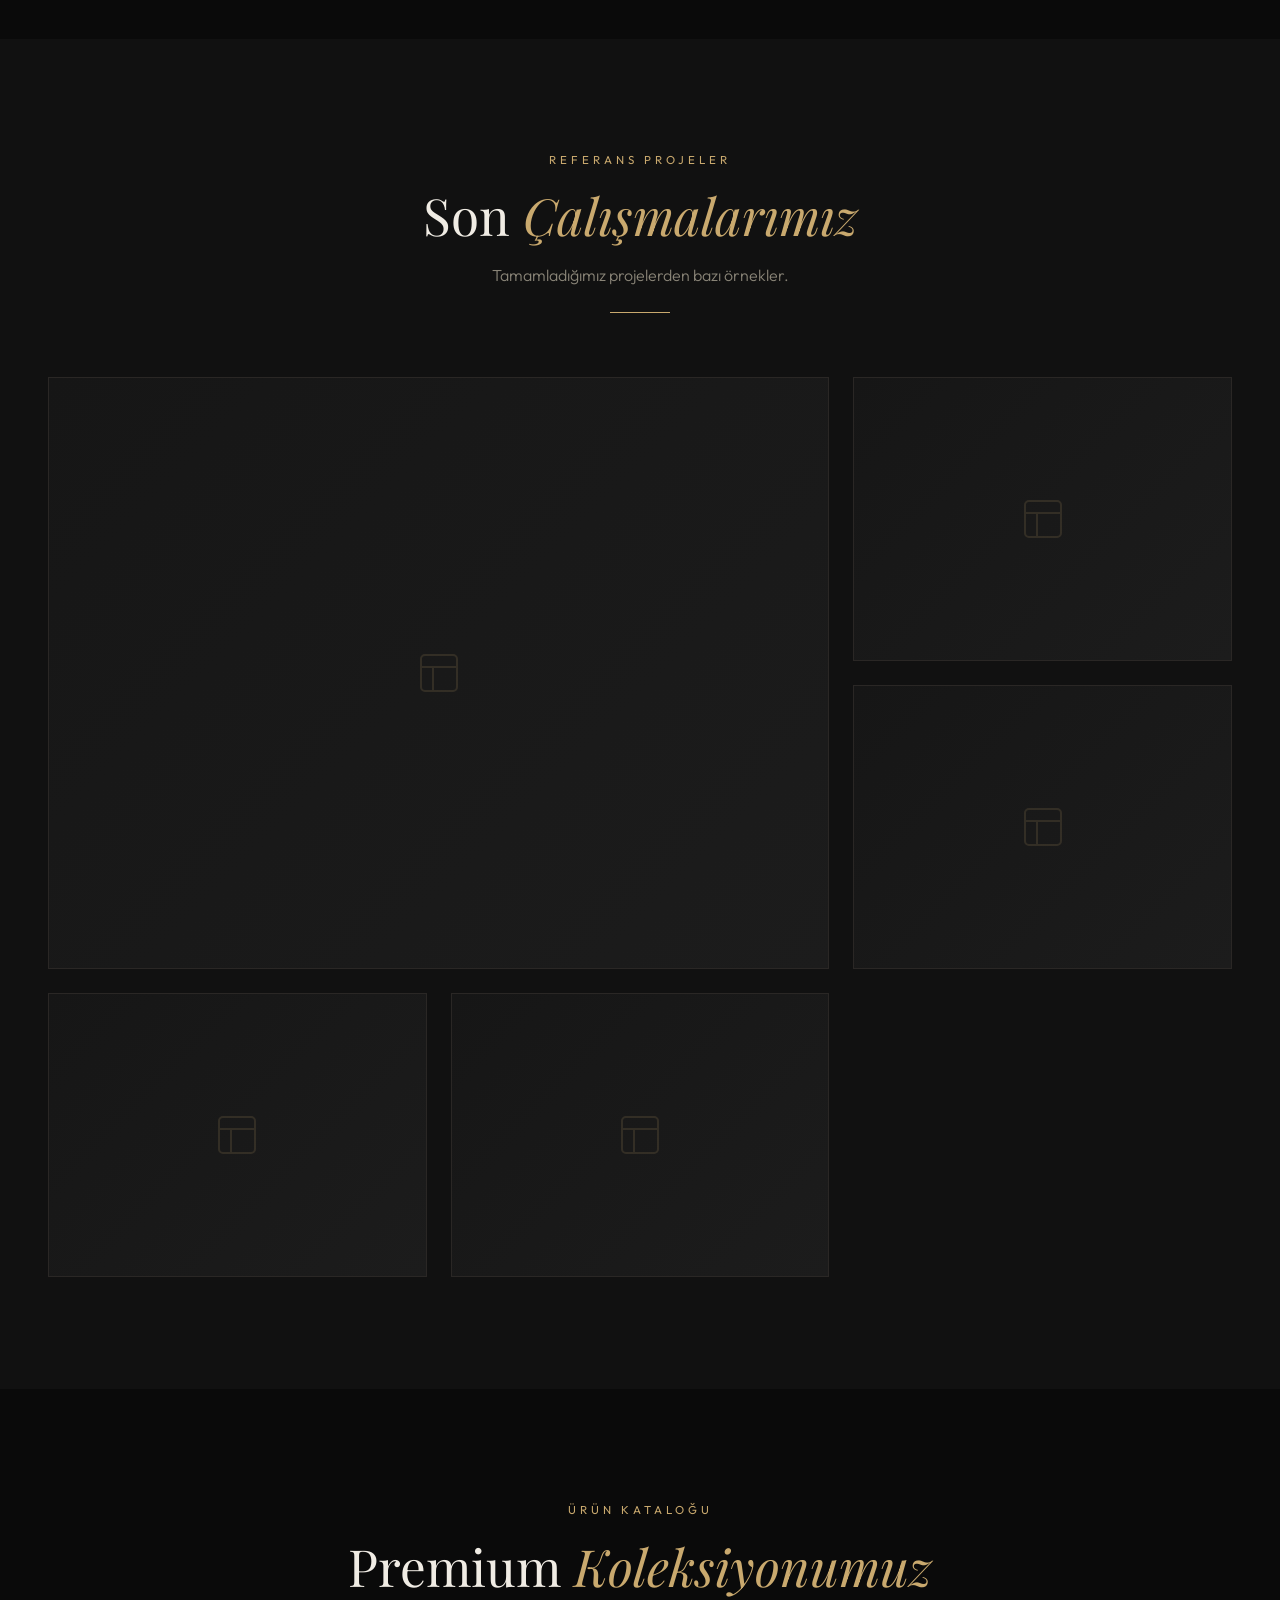
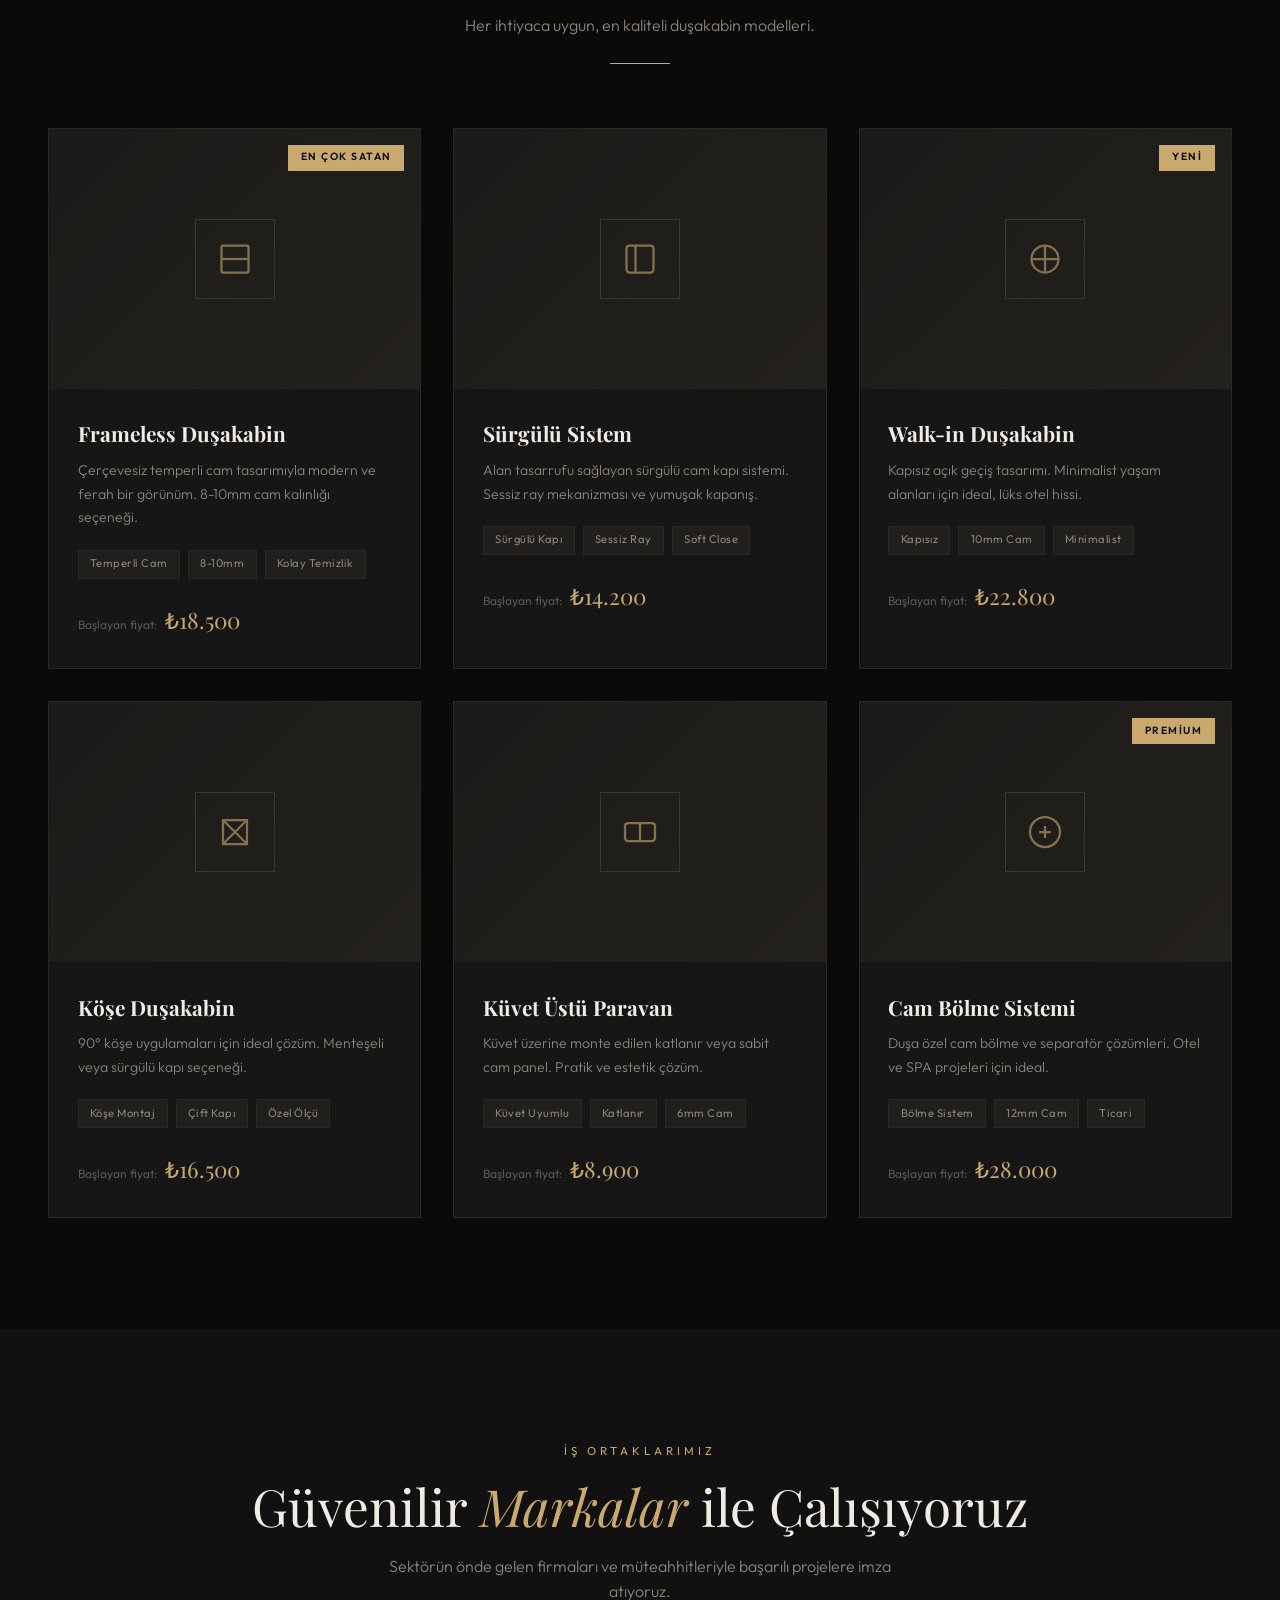
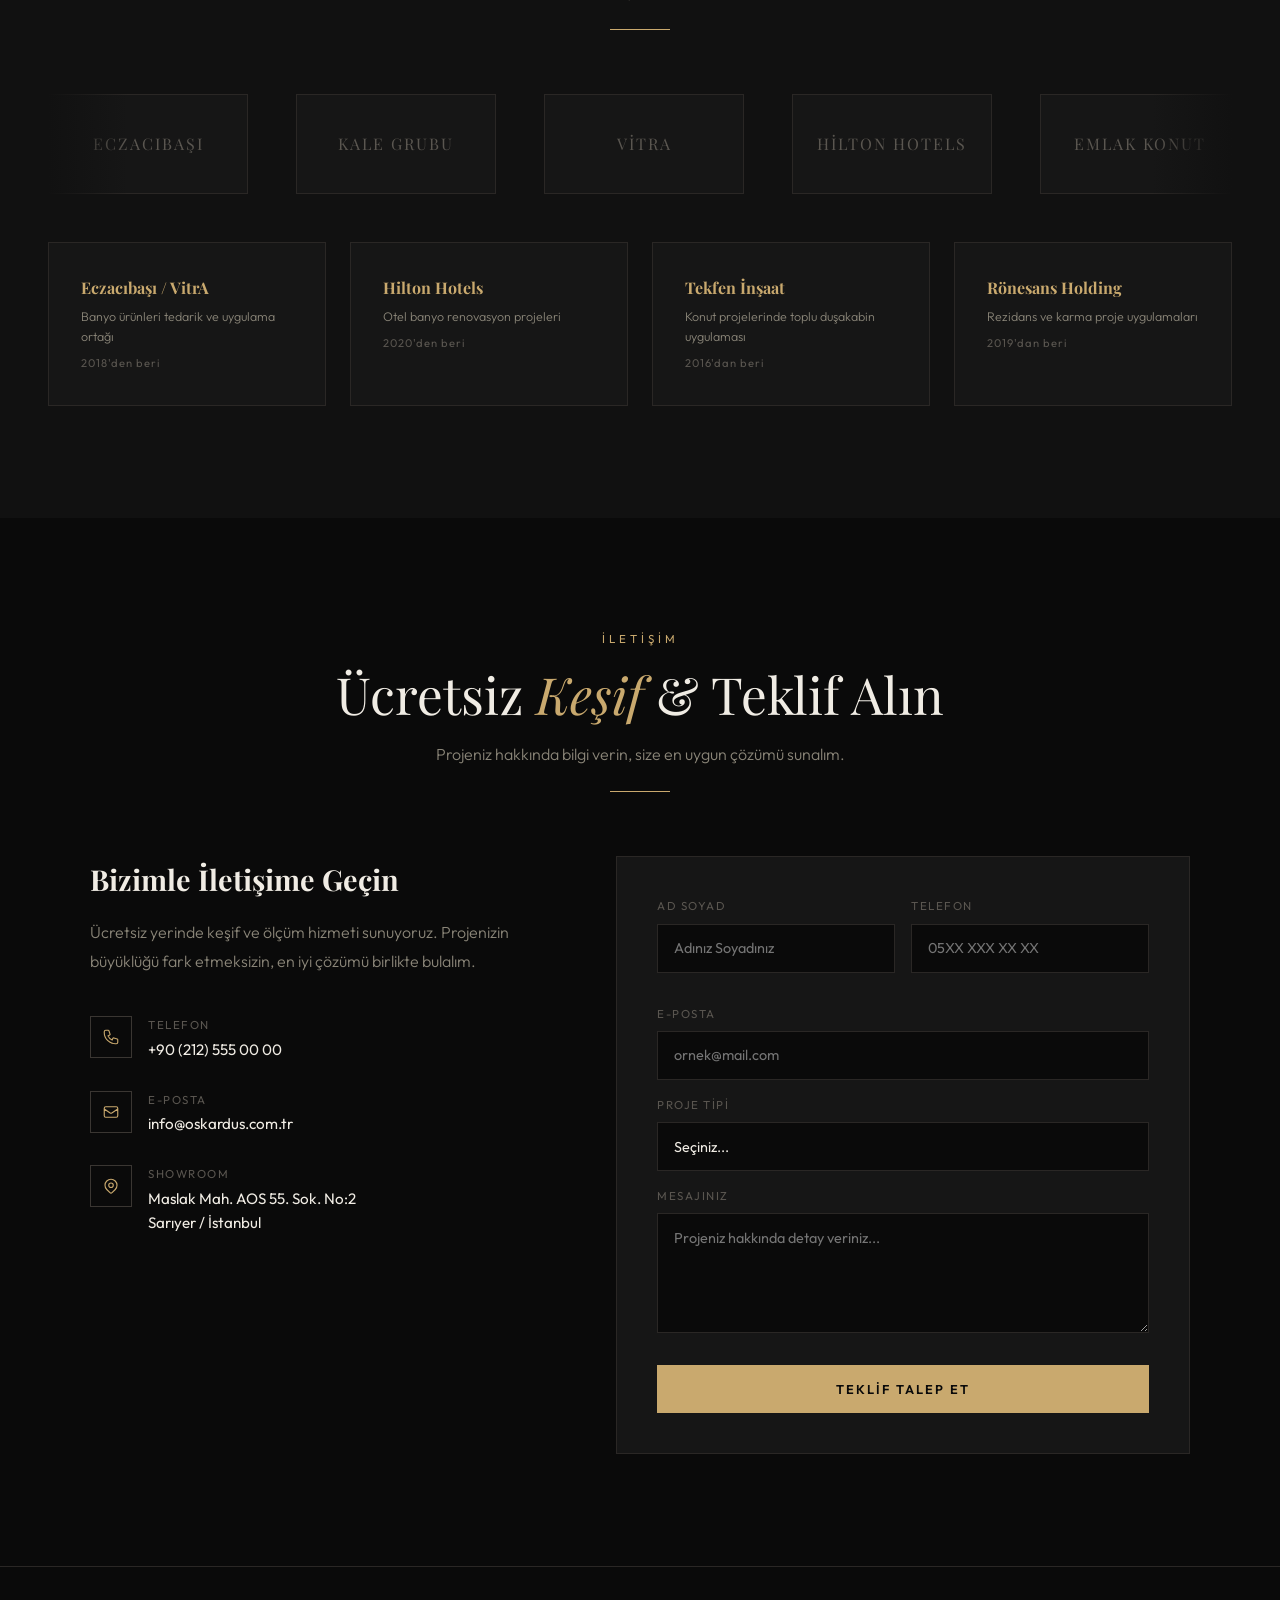
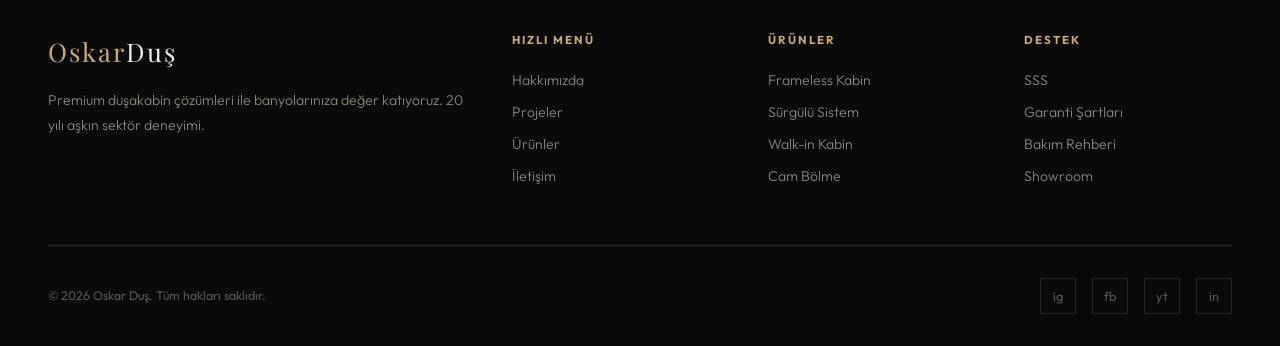
==== commit 2aace7e0: "Admin paneli ve frontend dosyaları eklendi" ====
--- a/frontend/index.html
+++ b/frontend/index.html
@@ -3,7 +3,7 @@
 <head>
   <meta charset="UTF-8">
   <meta name="viewport" content="width=device-width, initial-scale=1.0">
-  <title>CrystalCabin — Premium Duşakabin Çözümleri</title>
+  <title>Oskar Duş — Premium Duşakabin Çözümleri</title>
   <link rel="stylesheet" href="style.css">
   <link href="https://fonts.googleapis.com/css2?family=Playfair+Display:ital,wght@0,400;0,700;1,400&family=Outfit:wght@300;400;500;600;700&display=swap" rel="stylesheet">
 </head>
@@ -11,7 +11,7 @@
 
   <!-- ═══════════════════ NAVİGASYON ═══════════════════ -->
   <nav class="nav" id="nav">
-    <a href="#" class="nav-logo">Crystal<span>Cabin</span></a>
+    <a href="#" class="nav-logo">Oskar<span> Duş</span></a>
     <ul class="nav-links">
       <li><a href="#hakkimizda">Hakkımızda</a></li>
       <li><a href="#projeler">Projeler</a></li>
@@ -435,7 +435,7 @@
           </div>
           <div class="contact-detail-text">
             <span>E-Posta</span>
-            <p>info@crystalcabin.com.tr</p>
+            <p>info@oskardus.com.tr</p>
           </div>
         </div>
         <div class="contact-detail">
@@ -490,7 +490,7 @@
   <footer class="footer">
     <div class="footer-grid">
       <div class="footer-brand">
-        <a href="#" class="nav-logo">Crystal<span>Cabin</span></a>
+        <a href="#" class="nav-logo">Oskar<span>Duş</span></a>
         <p>Premium duşakabin çözümleri ile banyolarınıza değer katıyoruz. 20 yılı aşkın sektör deneyimi.</p>
       </div>
       <div class="footer-col">
@@ -516,7 +516,7 @@
       </div>
     </div>
     <div class="footer-bottom">
-      <span>&copy; 2026 CrystalCabin. Tüm hakları saklıdır.</span>
+      <span>&copy; 2026 Oskar Duş. Tüm hakları saklıdır.</span>
       <div class="footer-social">
         <a href="#" aria-label="Instagram">ig</a>
         <a href="#" aria-label="Facebook">fb</a>
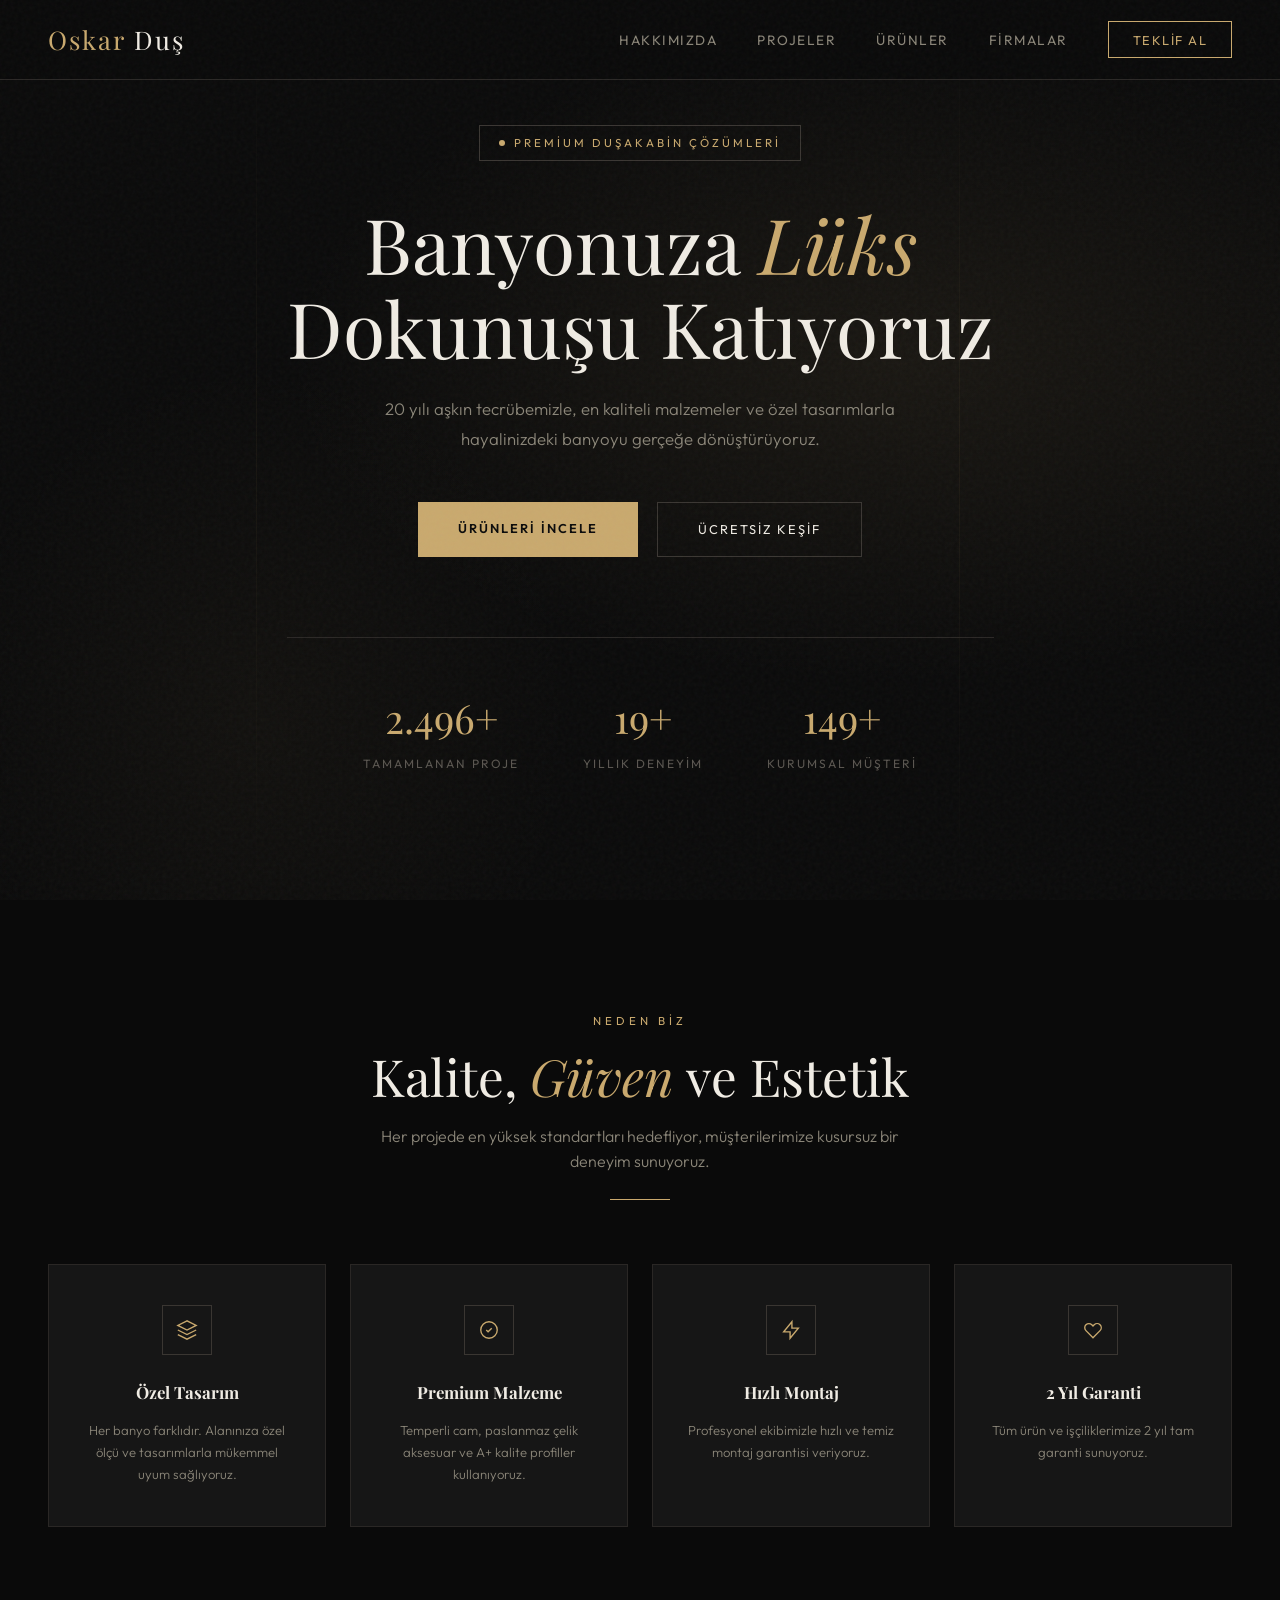
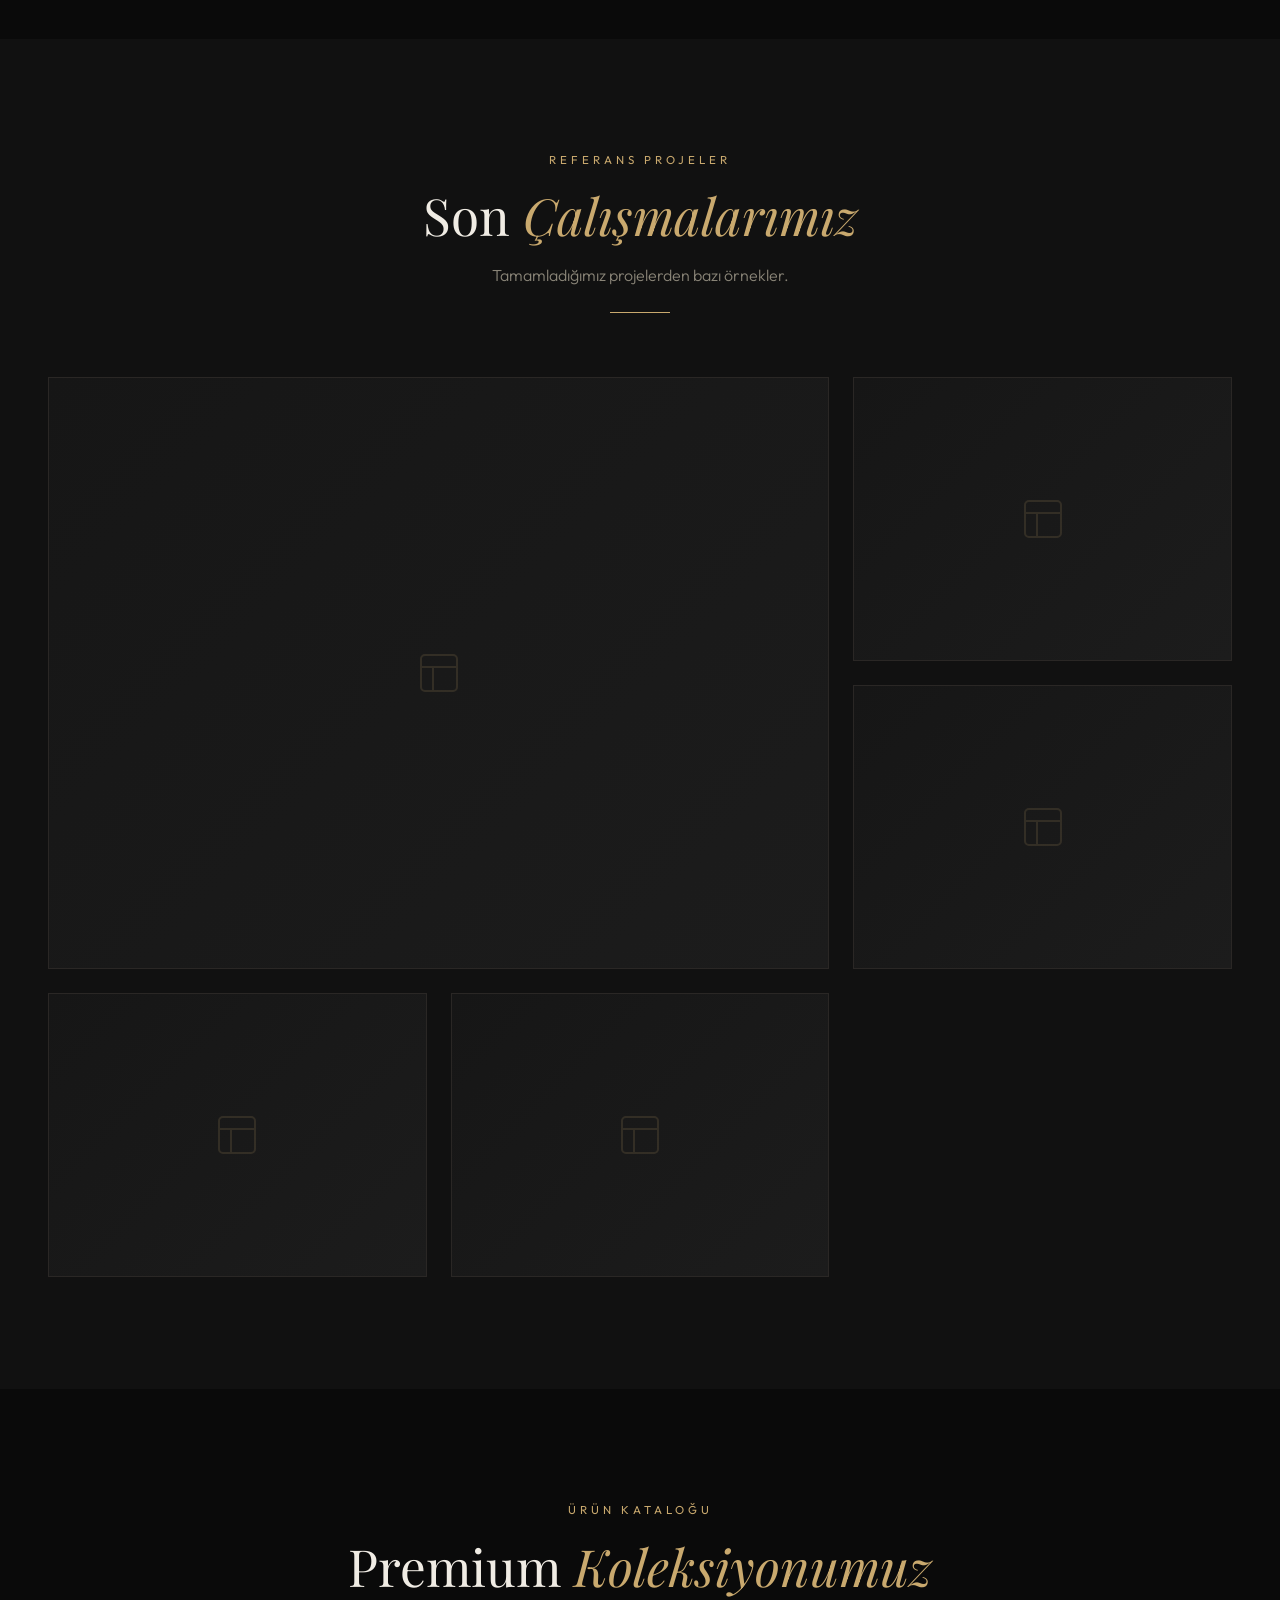
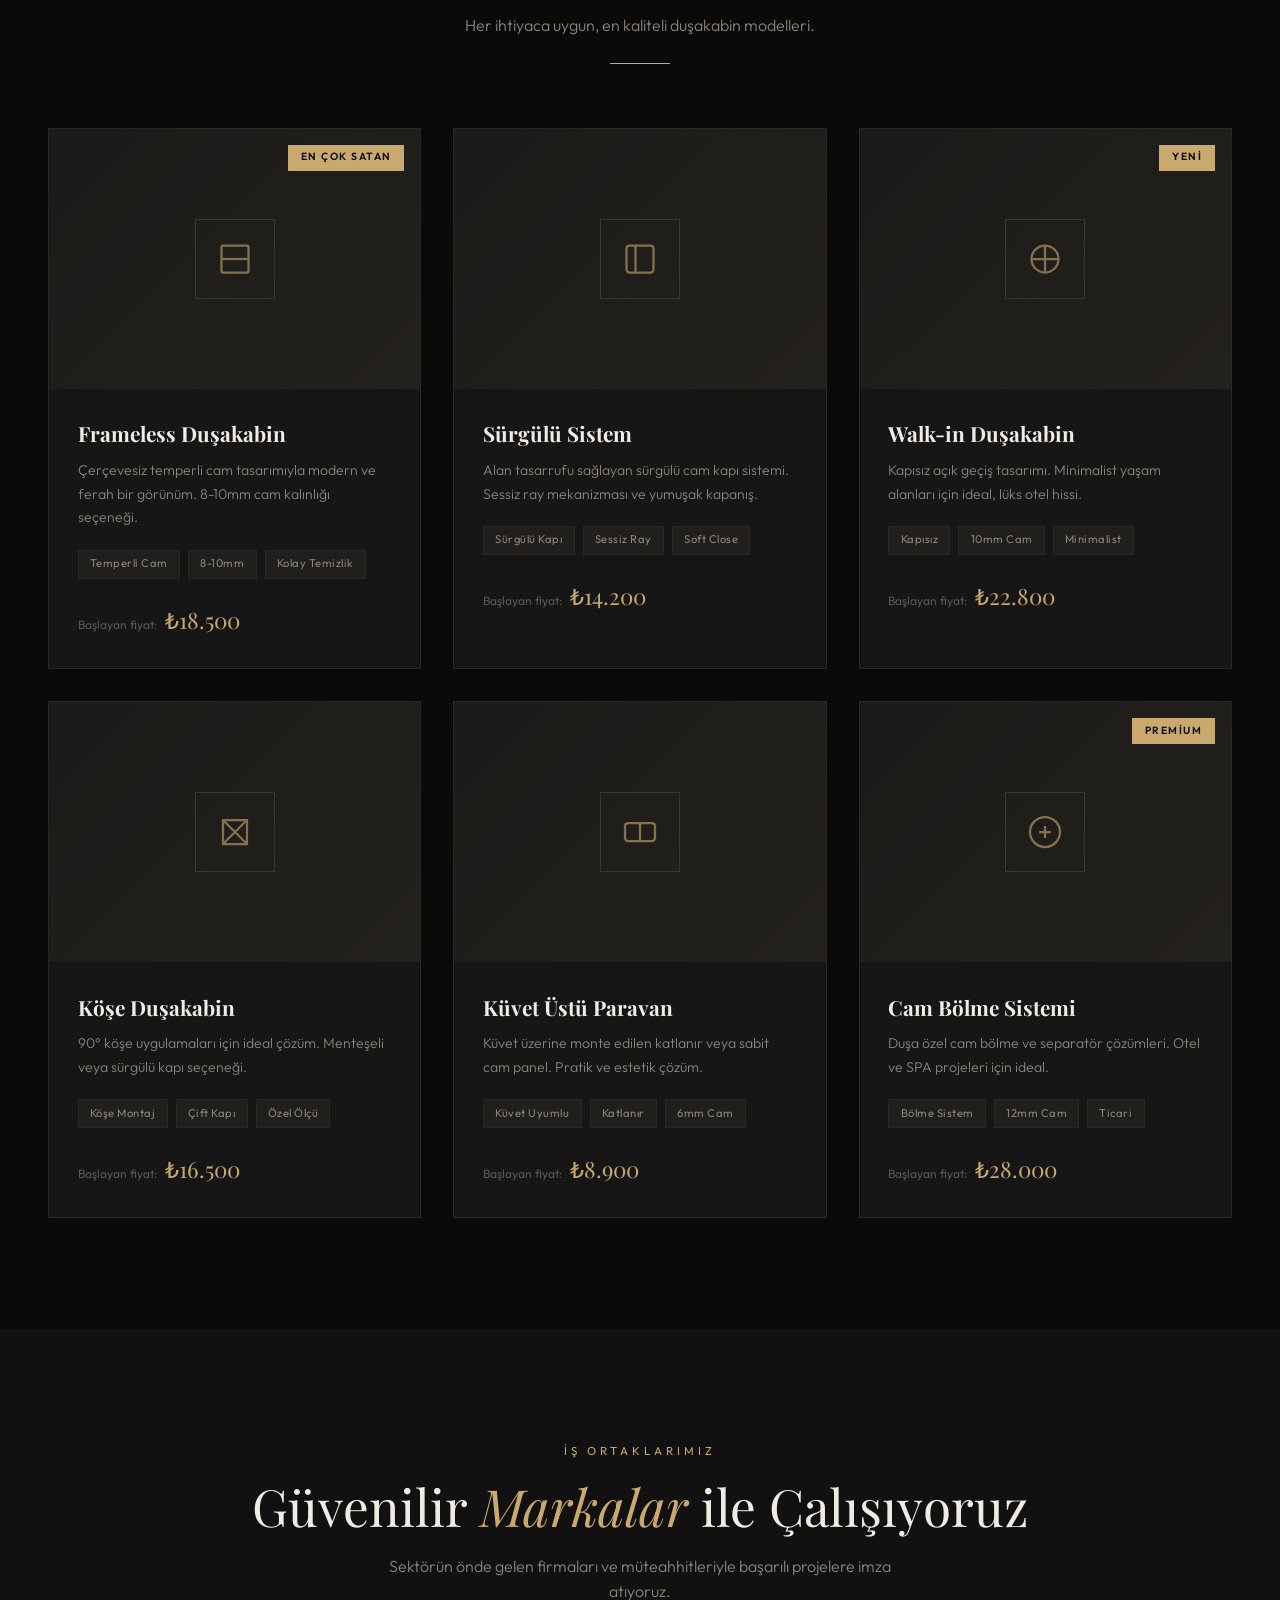
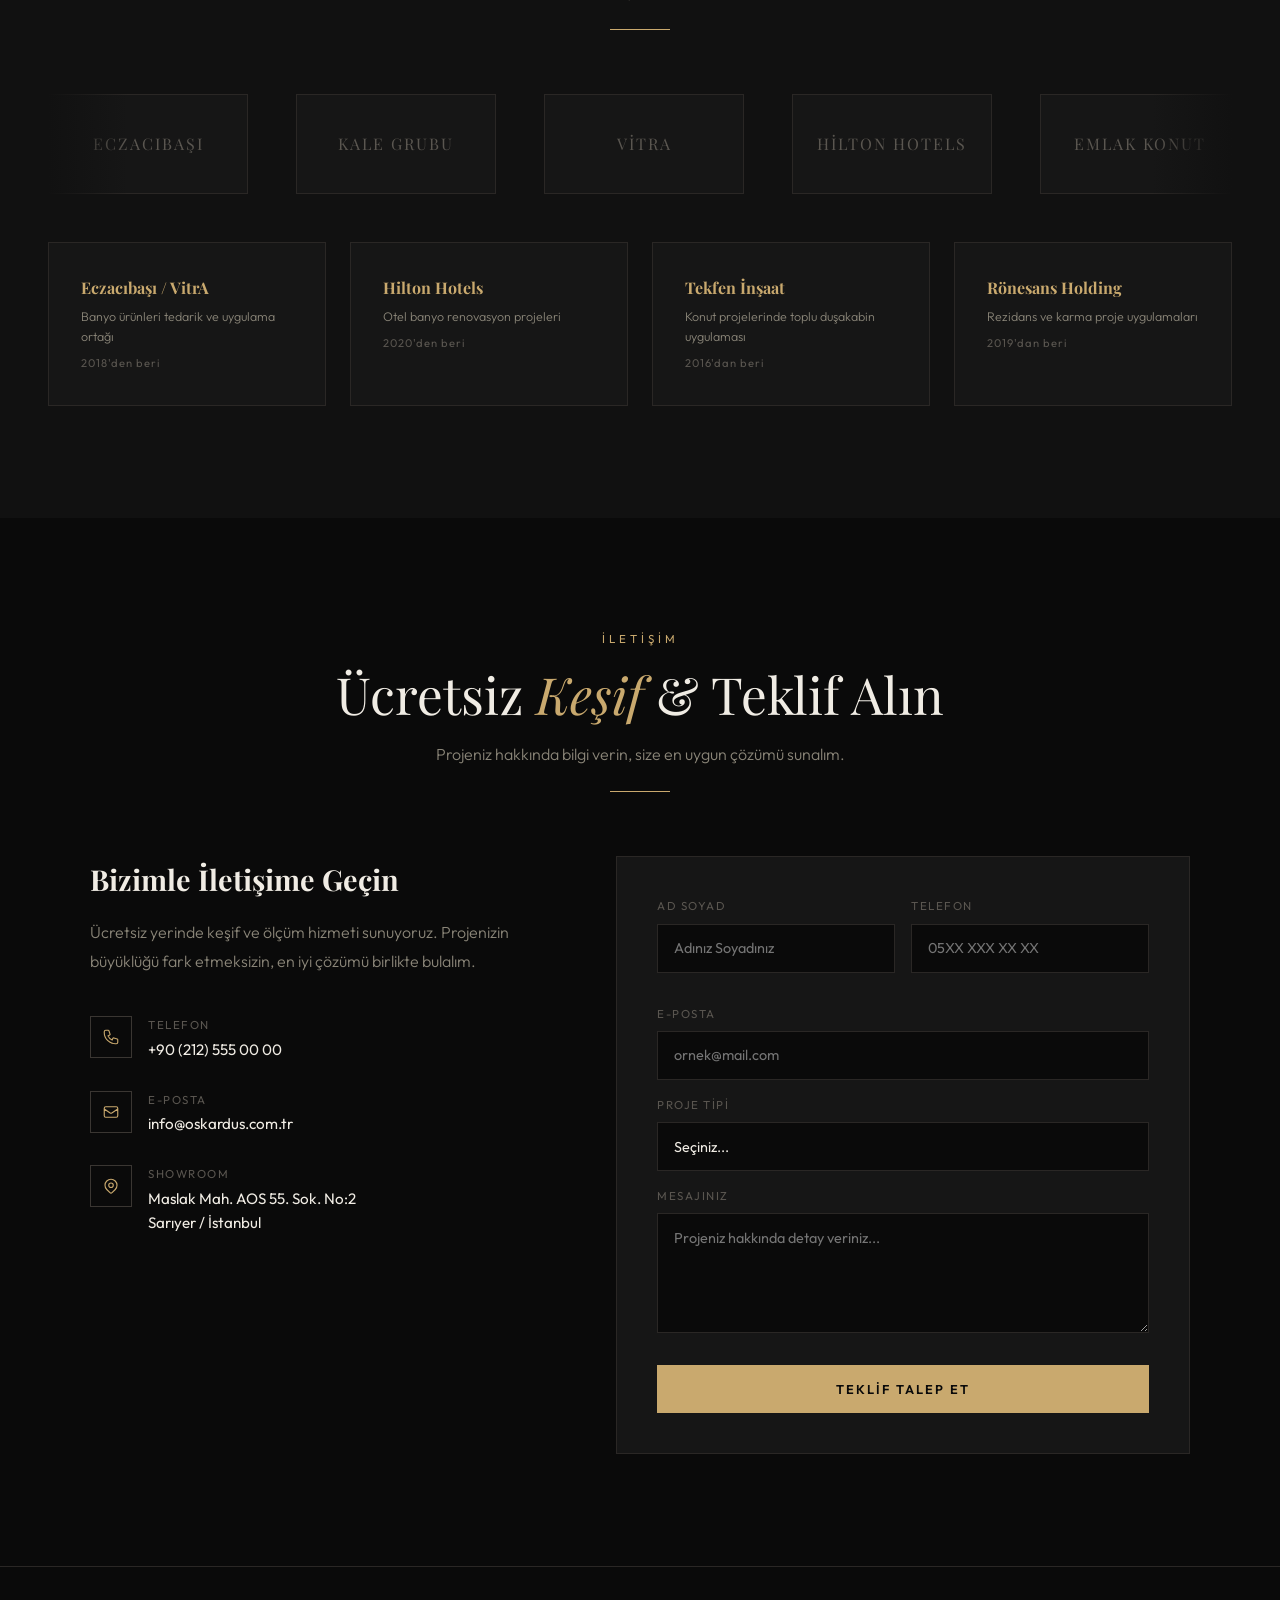
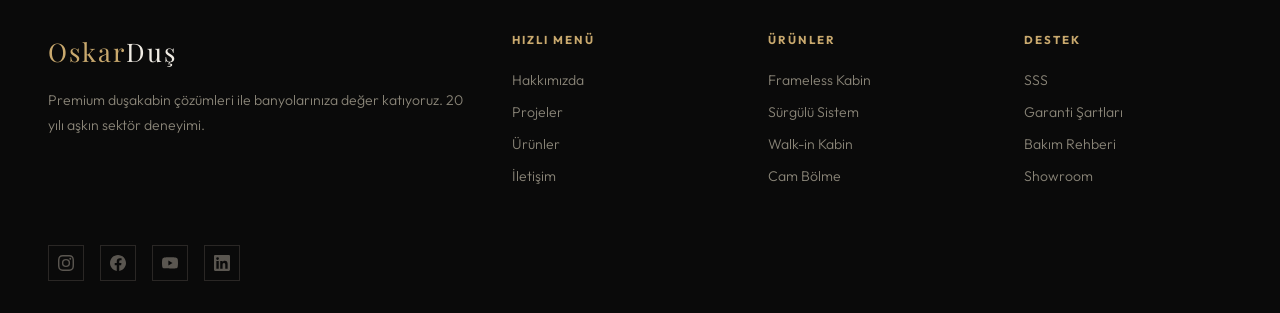
==== commit 9922cb37: "fotoğraf kısmı düzeltildi" ====
--- a/frontend/index.html
+++ b/frontend/index.html
@@ -9,7 +9,6 @@
 </head>
 <body>
 
-  <!-- ═══════════════════ NAVİGASYON ═══════════════════ -->
   <nav class="nav" id="nav">
     <a href="#" class="nav-logo">Oskar<span> Duş</span></a>
     <ul class="nav-links">
@@ -26,7 +25,6 @@
     </button>
   </nav>
 
-  <!-- Mobil Menü -->
   <div class="mobile-menu" id="mobileMenu">
     <button class="mobile-close" id="mobileCloseBtn" aria-label="Menüyü kapat">&times;</button>
     <a href="#hakkimizda" class="mobile-link">Hakkımızda</a>
@@ -36,7 +34,6 @@
     <a href="#iletisim" class="mobile-link">İletişim</a>
   </div>
 
-  <!-- ═══════════════════ HERO ═══════════════════ -->
   <section class="hero" id="hero">
     <div class="hero-bg"></div>
     <div class="hero-lines"></div>
@@ -68,7 +65,6 @@
     </div>
   </section>
 
-  <!-- ═══════════════════ NEDEN BİZ ═══════════════════ -->
   <section class="section" id="hakkimizda">
     <div class="section-header reveal">
       <span class="section-tag">Neden Biz</span>
@@ -119,7 +115,6 @@
     </div>
   </section>
 
-  <!-- ═══════════════════ REFERANS PROJELER ═══════════════════ -->
   <section class="section section-dark" id="projeler">
     <div class="section-header reveal">
       <span class="section-tag">Referans Projeler</span>
@@ -196,7 +191,6 @@
     </div>
   </section>
 
-  <!-- ═══════════════════ ÜRÜN KATALOĞU ═══════════════════ -->
   <section class="section" id="urunler">
     <div class="section-header reveal">
       <span class="section-tag">Ürün Kataloğu</span>
@@ -205,7 +199,6 @@
       <div class="divider"></div>
     </div>
     <div class="catalog-grid">
-      <!-- Ürün 1 -->
       <div class="catalog-card reveal">
         <div class="catalog-card-visual">
           <div class="product-icon">
@@ -229,7 +222,6 @@
           </div>
         </div>
       </div>
-      <!-- Ürün 2 -->
       <div class="catalog-card reveal">
         <div class="catalog-card-visual">
           <div class="product-icon">
@@ -253,7 +245,6 @@
           </div>
         </div>
       </div>
-      <!-- Ürün 3 -->
       <div class="catalog-card reveal">
         <div class="catalog-card-visual">
           <div class="product-icon">
@@ -277,7 +268,6 @@
           </div>
         </div>
       </div>
-      <!-- Ürün 4 -->
       <div class="catalog-card reveal">
         <div class="catalog-card-visual">
           <div class="product-icon">
@@ -300,7 +290,6 @@
           </div>
         </div>
       </div>
-      <!-- Ürün 5 -->
       <div class="catalog-card reveal">
         <div class="catalog-card-visual">
           <div class="product-icon">
@@ -323,7 +312,6 @@
           </div>
         </div>
       </div>
-      <!-- Ürün 6 -->
       <div class="catalog-card reveal">
         <div class="catalog-card-visual">
           <div class="product-icon">
@@ -351,7 +339,6 @@
     </div>
   </section>
 
-  <!-- ═══════════════════ ÇALIŞILAN FİRMALAR ═══════════════════ -->
   <section class="section section-dark" id="firmalar">
     <div class="section-header reveal">
       <span class="section-tag">İş Ortaklarımız</span>
@@ -369,7 +356,6 @@
         <div class="partner-item"><span>Tekfen İnşaat</span></div>
         <div class="partner-item"><span>Rönesans</span></div>
         <div class="partner-item"><span>Kalyon Grup</span></div>
-        <!-- Kopyalar (sonsuz kaydırma için) -->
         <div class="partner-item"><span>Eczacıbaşı</span></div>
         <div class="partner-item"><span>Kale Grubu</span></div>
         <div class="partner-item"><span>Vitra</span></div>
@@ -404,7 +390,6 @@
     </div>
   </section>
 
-  <!-- ═══════════════════ İLETİŞİM ═══════════════════ -->
   <section class="section" id="iletisim">
     <div class="section-header reveal">
       <span class="section-tag">İletişim</span>
@@ -486,7 +471,6 @@
     </div>
   </section>
 
-  <!-- ═══════════════════ FOOTER ═══════════════════ -->
   <footer class="footer">
     <div class="footer-grid">
       <div class="footer-brand">
@@ -515,17 +499,25 @@
         <a href="#">Showroom</a>
       </div>
     </div>
-    <div class="footer-bottom">
-      <span>&copy; 2026 Oskar Duş. Tüm hakları saklıdır.</span>
-      <div class="footer-social">
-        <a href="#" aria-label="Instagram">ig</a>
-        <a href="#" aria-label="Facebook">fb</a>
-        <a href="#" aria-label="YouTube">yt</a>
-        <a href="#" aria-label="LinkedIn">in</a>
-      </div>
-    </div>
+    <div class="footer-social">
+      <a href="#" aria-label="Instagram" target="_blank" rel="noopener">
+        <svg viewBox="0 0 24 24" width="16" height="16" fill="currentColor"><path d="M12 2.163c3.204 0 3.584.012 4.85.07 3.252.148 4.771 1.691 4.919 4.919.058 1.265.069 1.645.069 4.849 0 3.205-.012 3.584-.069 4.849-.149 3.225-1.664 4.771-4.919 4.919-1.266.058-1.644.07-4.85.07-3.204 0-3.584-.012-4.849-.07-3.26-.149-4.771-1.699-4.919-4.92-.058-1.265-.07-1.644-.07-4.849 0-3.204.013-3.583.07-4.849.149-3.227 1.664-4.771 4.919-4.919 1.266-.057 1.645-.069 4.849-.069zM12 0C8.741 0 8.333.014 7.053.072 2.695.272.273 2.69.073 7.052.014 8.333 0 8.741 0 12c0 3.259.014 3.668.072 4.948.2 4.358 2.618 6.78 6.98 6.98C8.333 23.986 8.741 24 12 24c3.259 0 3.668-.014 4.948-.072 4.354-.2 6.782-2.618 6.979-6.98.059-1.28.073-1.689.073-4.948 0-3.259-.014-3.667-.072-4.947-.196-4.354-2.617-6.78-6.979-6.98C15.668.014 15.259 0 12 0zm0 5.838a6.162 6.162 0 100 12.324 6.162 6.162 0 000-12.324zM12 16a4 4 0 110-8 4 4 0 010 8zm6.406-11.845a1.44 1.44 0 100 2.881 1.44 1.44 0 000-2.881z"/></svg>
+      </a>
+      <a href="#" aria-label="Facebook" target="_blank" rel="noopener">
+        <svg viewBox="0 0 24 24" width="16" height="16" fill="currentColor"><path d="M24 12.073c0-6.627-5.373-12-12-12s-12 5.373-12 12c0 5.99 4.388 10.954 10.125 11.854v-8.385H7.078v-3.47h3.047V9.43c0-3.007 1.792-4.669 4.533-4.669 1.312 0 2.686.235 2.686.235v2.953H15.83c-1.491 0-1.956.925-1.956 1.874v2.25h3.328l-.532 3.47h-2.796v8.385C19.612 23.027 24 18.062 24 12.073z"/></svg>
+      </a>
+      <a href="#" aria-label="YouTube" target="_blank" rel="noopener">
+        <svg viewBox="0 0 24 24" width="16" height="16" fill="currentColor"><path d="M23.498 6.186a3.016 3.016 0 00-2.122-2.136C19.505 3.545 12 3.545 12 3.545s-7.505 0-9.377.505A3.017 3.017 0 00.502 6.186C0 8.07 0 12 0 12s0 3.93.502 5.814a3.016 3.016 0 002.122 2.136c1.871.505 9.376.505 9.376.505s7.505 0 9.377-.505a3.015 3.015 0 002.122-2.136C24 15.93 24 12 24 12s0-3.93-.502-5.814zM9.545 15.568V8.432L15.818 12l-6.273 3.568z"/></svg>
+      </a>
+      <a href="#" aria-label="LinkedIn" target="_blank" rel="noopener">
+        <svg viewBox="0 0 24 24" width="16" height="16" fill="currentColor"><path d="M20.447 20.452h-3.554v-5.569c0-1.328-.027-3.037-1.852-3.037-1.853 0-2.136 1.445-2.136 2.939v5.667H9.351V9h3.414v1.561h.046c.477-.9 1.637-1.85 3.37-1.85 3.601 0 4.267 2.37 4.267 5.455v6.286zM5.337 7.433a2.062 2.062 0 01-2.063-2.065 2.064 2.064 0 112.063 2.065zm1.782 13.019H3.555V9h3.564v11.452zM22.225 0H1.771C.792 0 0 .774 0 1.729v20.542C0 23.227.792 24 1.771 24h20.451C23.2 24 24 23.227 24 22.271V1.729C24 .774 23.2 0 22.222 0h.003z"/></svg>
+      </a>
+    </div>
+    
   </footer>
 
+  <script src="../entegrasyon/bridge.js"></script>
   <script src="main.js"></script>
+  <script type="module" src="../entegrasyon/index.js"></script>
 </body>
 </html>
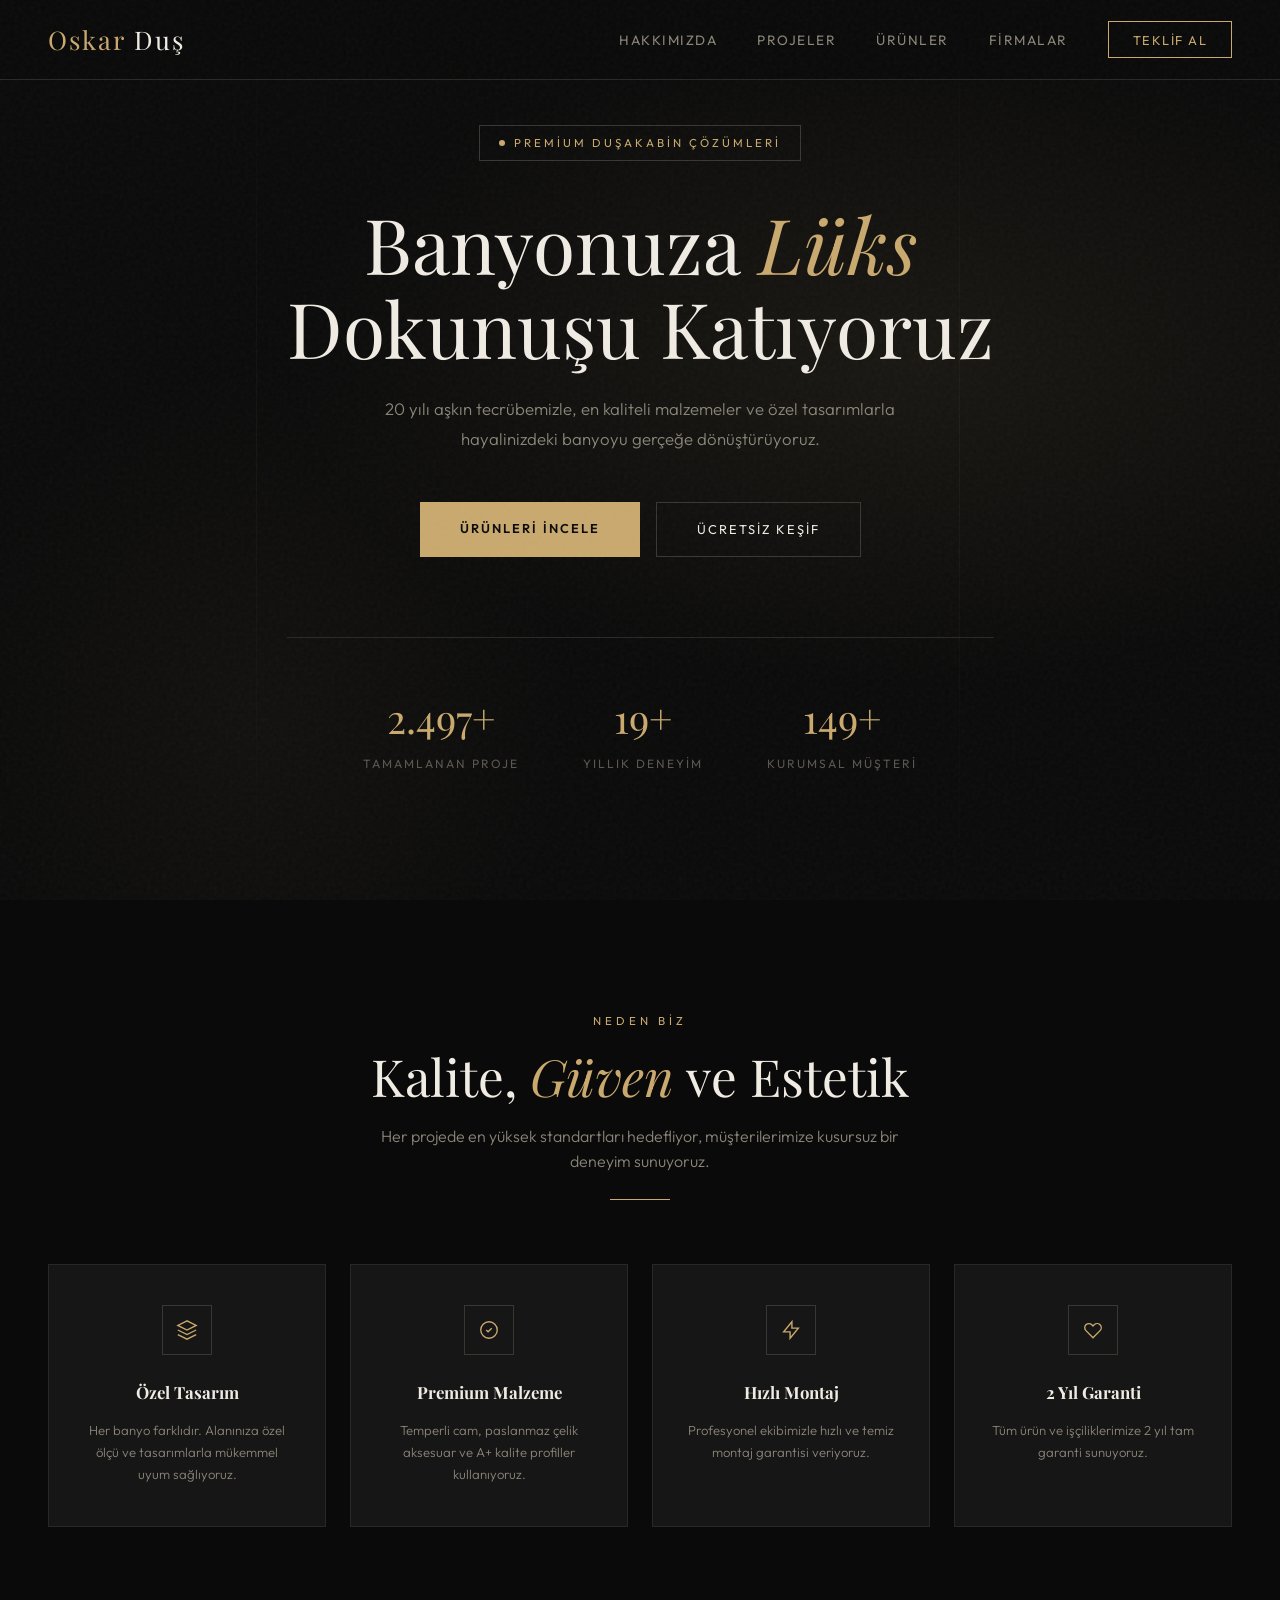
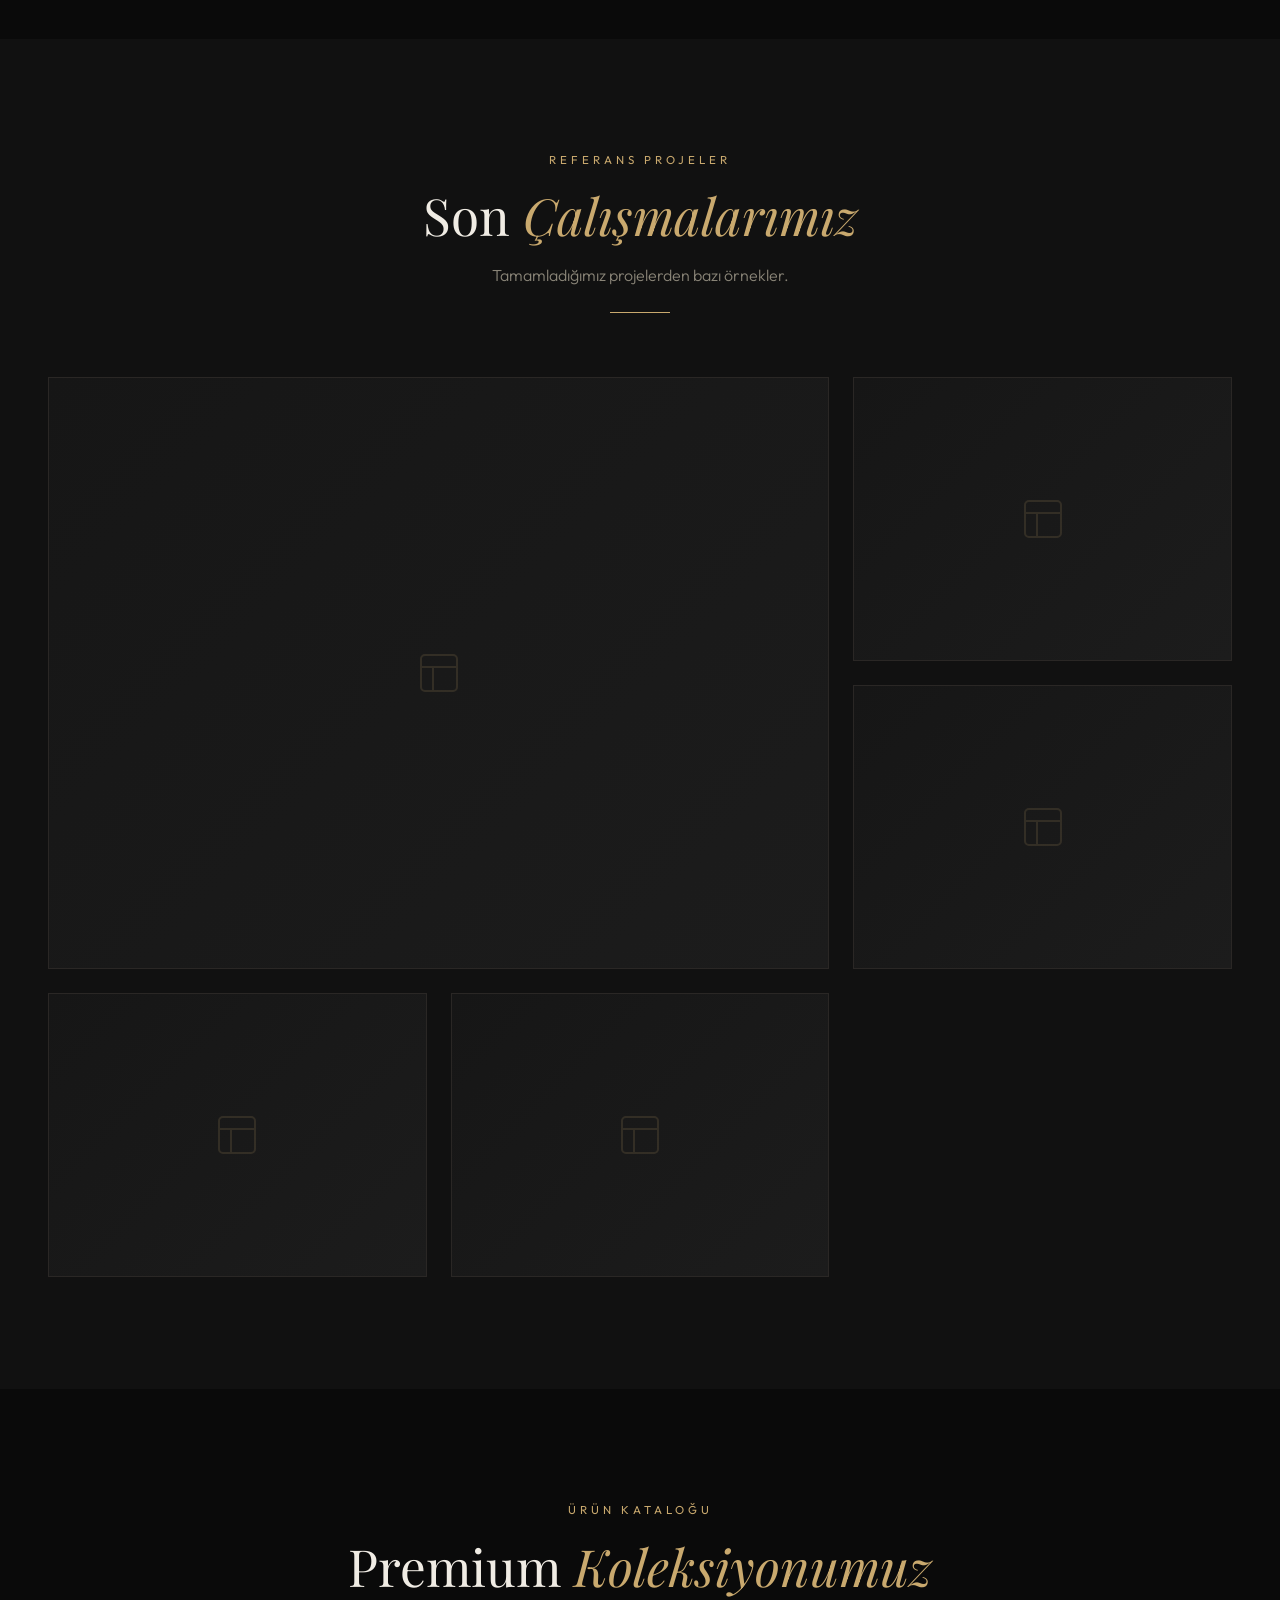
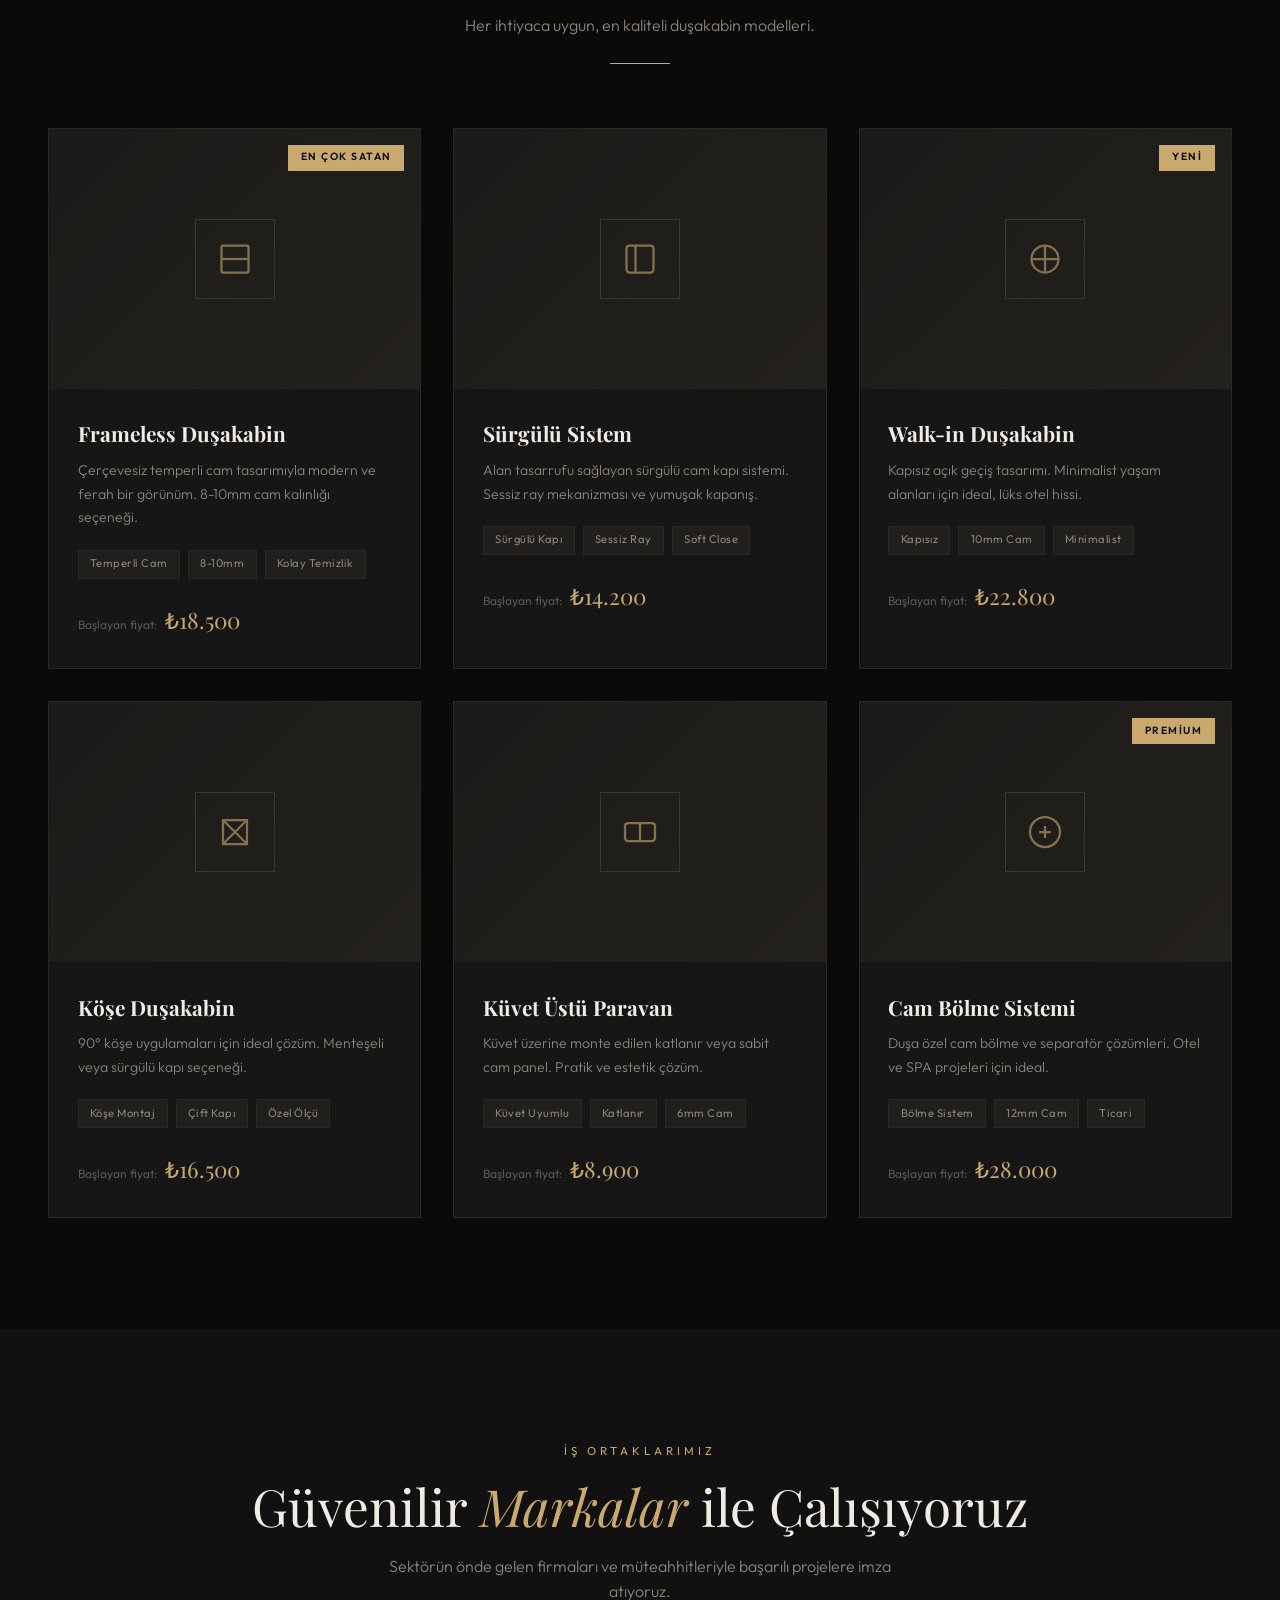
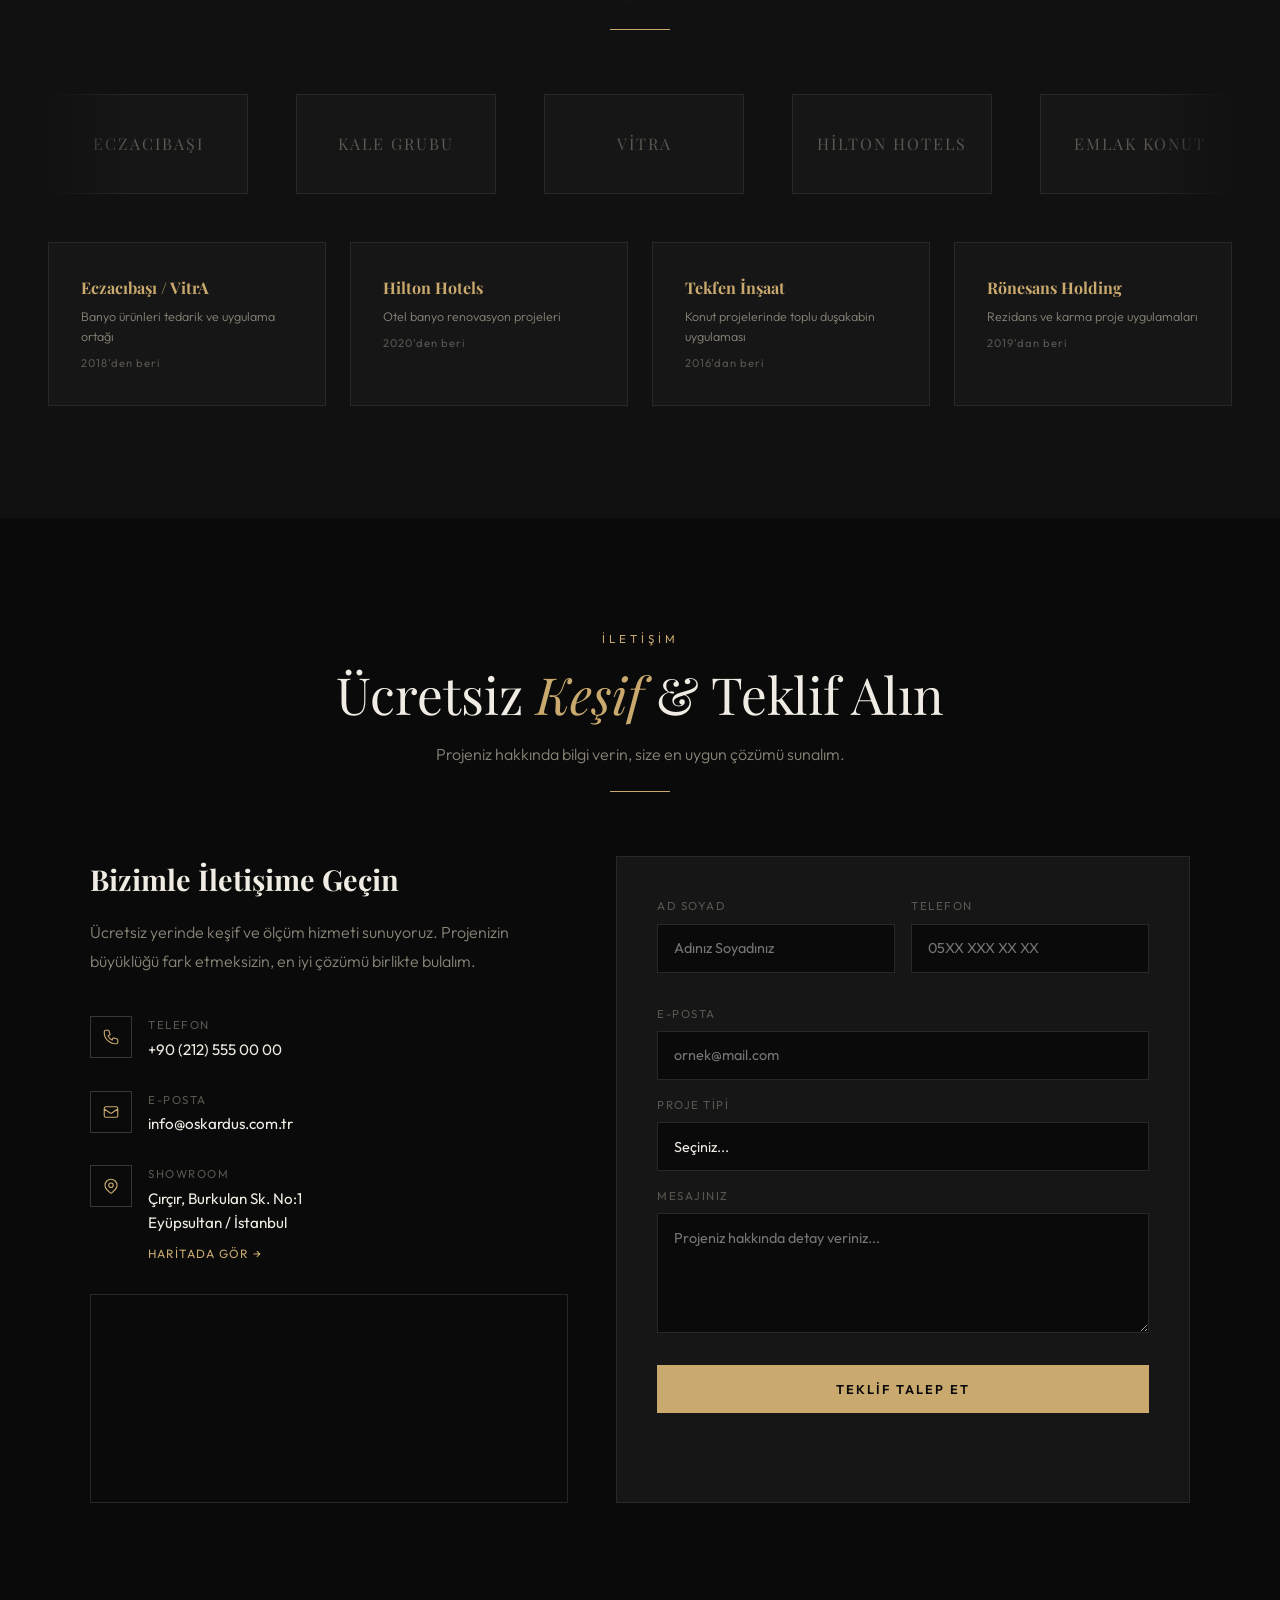
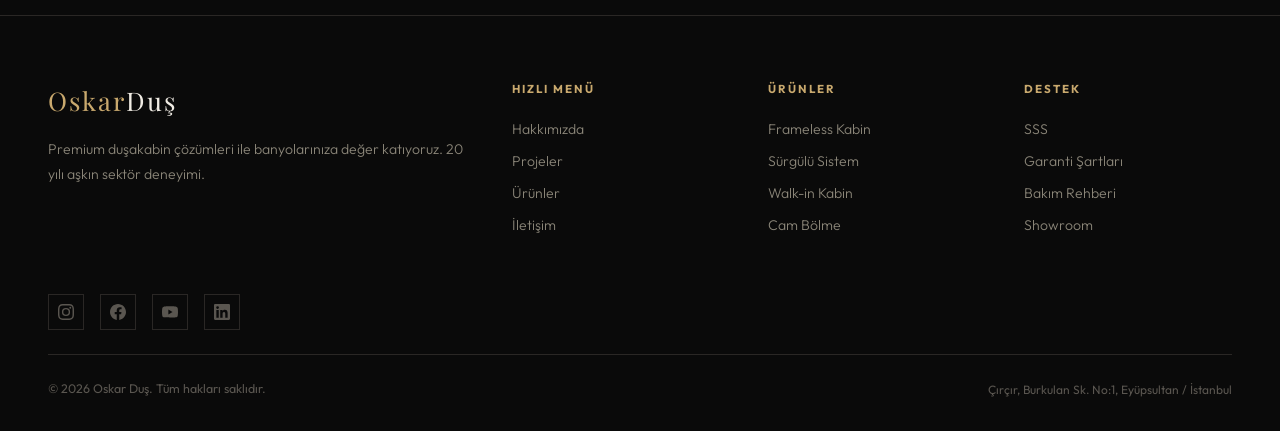
==== commit dea759d6: "son düzlük" ====
--- a/frontend/index.html
+++ b/frontend/index.html
@@ -3,7 +3,14 @@
 <head>
   <meta charset="UTF-8">
   <meta name="viewport" content="width=device-width, initial-scale=1.0">
-  <title>Oskar Duş — Premium Duşakabin Çözümleri</title>
+  <title>Oskar Duş — İstanbul Duşakabin | Eyüpsultan Montaj & Kurulum</title>
+  <meta name="description" content="İstanbul Eyüpsultan'da premium duşakabin çözümleri. Frameless, sürgülü ve walk-in duşakabin modelleri. Ücretsiz keşif ve montaj. Çırçır, Burkulan Sk. No:1">
+  <meta name="keywords" content="duşakabin, istanbul duşakabin, eyüpsultan duşakabin, frameless duşakabin, cam kabin, banyo yenileme, duşakabin montaj">
+  <meta name="robots" content="index, follow">
+  <meta property="og:title" content="Oskar Duş — Premium Duşakabin Çözümleri İstanbul">
+  <meta property="og:description" content="Eyüpsultan merkezli premium duşakabin ve cam kabin çözümleri. 2.500+ tamamlanan proje, 20+ yıl deneyim.">
+  <meta property="og:type" content="website">
+  <link rel="canonical" href="https://oskardus.com.tr/">
   <link rel="stylesheet" href="style.css">
   <link href="https://fonts.googleapis.com/css2?family=Playfair+Display:ital,wght@0,400;0,700;1,400&family=Outfit:wght@300;400;500;600;700&display=swap" rel="stylesheet">
 </head>
@@ -432,8 +439,18 @@
           </div>
           <div class="contact-detail-text">
             <span>Showroom</span>
-            <p>Maslak Mah. AOS 55. Sok. No:2<br>Sarıyer / İstanbul</p>
-          </div>
+            <p>Çırçır, Burkulan Sk. No:1<br>Eyüpsultan / İstanbul</p>
+            <a href="https://maps.google.com/?q=Çırçır,+Burkulan+Sk.+No:1,+34070+Eyüpsultan/İstanbul" target="_blank" rel="noopener" style="display:inline-block;margin-top:0.5rem;font-size:0.75rem;color:var(--gold);text-decoration:none;letter-spacing:1px;text-transform:uppercase;">
+              Haritada Gör →
+            </a>
+          </div>
+        </div>
+        <!-- Google Maps Embed -->
+        <div style="margin-top:1.5rem;border:1px solid var(--border);overflow:hidden;aspect-ratio:16/7;">
+          <iframe
+            src="https://www.google.com/maps/embed?pb=!1m18!1m12!1m3!1d3008.5!2d28.9261!3d41.0612!2m3!1f0!2f0!3f0!3m2!1i1024!2i768!4f13.1!3m3!1m2!1s0x14cab0df368fcd53%3A0x1a728e653d027469!2zQnVya3VsYW4gU2sudiBObzoxLCBFecO8cHN1bHRhbiDEsHN0YW5idWw!5e0!3m2!1str!2str!4v1715000000000!5m2!1str!2str"
+            width="100%" height="100%" style="border:0;filter:grayscale(1) contrast(1.1);" allowfullscreen="" loading="lazy" referrerpolicy="no-referrer-when-downgrade">
+          </iframe>
         </div>
       </div>
       <form class="contact-form reveal" id="contactForm">
@@ -513,11 +530,13 @@
         <svg viewBox="0 0 24 24" width="16" height="16" fill="currentColor"><path d="M20.447 20.452h-3.554v-5.569c0-1.328-.027-3.037-1.852-3.037-1.853 0-2.136 1.445-2.136 2.939v5.667H9.351V9h3.414v1.561h.046c.477-.9 1.637-1.85 3.37-1.85 3.601 0 4.267 2.37 4.267 5.455v6.286zM5.337 7.433a2.062 2.062 0 01-2.063-2.065 2.064 2.064 0 112.063 2.065zm1.782 13.019H3.555V9h3.564v11.452zM22.225 0H1.771C.792 0 0 .774 0 1.729v20.542C0 23.227.792 24 1.771 24h20.451C23.2 24 24 23.227 24 22.271V1.729C24 .774 23.2 0 22.222 0h.003z"/></svg>
       </a>
     </div>
+    <div class="footer-bottom" style="border-top:1px solid var(--border);padding-top:1.5rem;margin-top:1.5rem;display:flex;justify-content:space-between;align-items:center;flex-wrap:wrap;gap:0.5rem;">
+      <span>&copy; 2026 Oskar Duş. Tüm hakları saklıdır.</span>
+      <span style="font-size:0.75rem;color:var(--text-muted);">Çırçır, Burkulan Sk. No:1, Eyüpsultan / İstanbul</span>
+    </div>
     
   </footer>
 
-  <script src="../entegrasyon/bridge.js"></script>
   <script src="main.js"></script>
-  <script type="module" src="../entegrasyon/index.js"></script>
 </body>
 </html>
--- a/frontend/style.css
+++ b/frontend/style.css
@@ -344,9 +344,15 @@
 
 .hero-buttons {
   display: flex;
-  gap: 1.2rem;
+  gap: 1rem;
   justify-content: center;
   flex-wrap: wrap;
+}
+
+.hero-buttons .btn-primary,
+.hero-buttons .btn-secondary {
+  flex: 0 1 auto;
+  min-width: 0;
 }
 
 /* Butonlar */
@@ -1116,10 +1122,53 @@
     padding: 4rem 1.5rem;
   }
 
+  /* Hero mobil düzeltmeleri */
+  .hero-content {
+    padding: 1.2rem;
+  }
+
+  .hero h1 {
+    font-size: clamp(2rem, 8vw, 3rem);
+    line-height: 1.15;
+  }
+
+  .hero-desc {
+    font-size: 0.9rem;
+    margin-bottom: 2rem;
+  }
+
+  .hero-badge {
+    font-size: 0.65rem;
+    padding: 0.4rem 0.9rem;
+    margin-bottom: 1.8rem;
+  }
+
+  .hero-buttons {
+    gap: 0.75rem;
+  }
+
+  .btn-primary,
+  .btn-secondary {
+    padding: 0.85rem 1.6rem;
+    font-size: 0.75rem;
+    letter-spacing: 1.5px;
+  }
+
   .hero-stats {
-    flex-direction: column;
-    gap: 1.5rem;
-    align-items: center;
+    flex-direction: row;
+    flex-wrap: wrap;
+    gap: 1.5rem 2rem;
+    justify-content: center;
+    margin-top: 3rem;
+    padding-top: 2rem;
+  }
+
+  .hero-stat-number {
+    font-size: 1.8rem;
+  }
+
+  .hero-stat-label {
+    font-size: 0.65rem;
   }
 
   .gallery-grid {
@@ -1168,4 +1217,24 @@
   .partners-detail-grid {
     grid-template-columns: 1fr;
   }
-}
+
+  .hero h1 {
+    font-size: clamp(1.8rem, 9vw, 2.6rem);
+  }
+
+  .hero-buttons {
+    flex-direction: column;
+    align-items: center;
+  }
+
+  .btn-primary,
+  .btn-secondary {
+    width: 100%;
+    max-width: 280px;
+    text-align: center;
+  }
+
+  .hero-stats {
+    gap: 1rem 1.5rem;
+  }
+}
